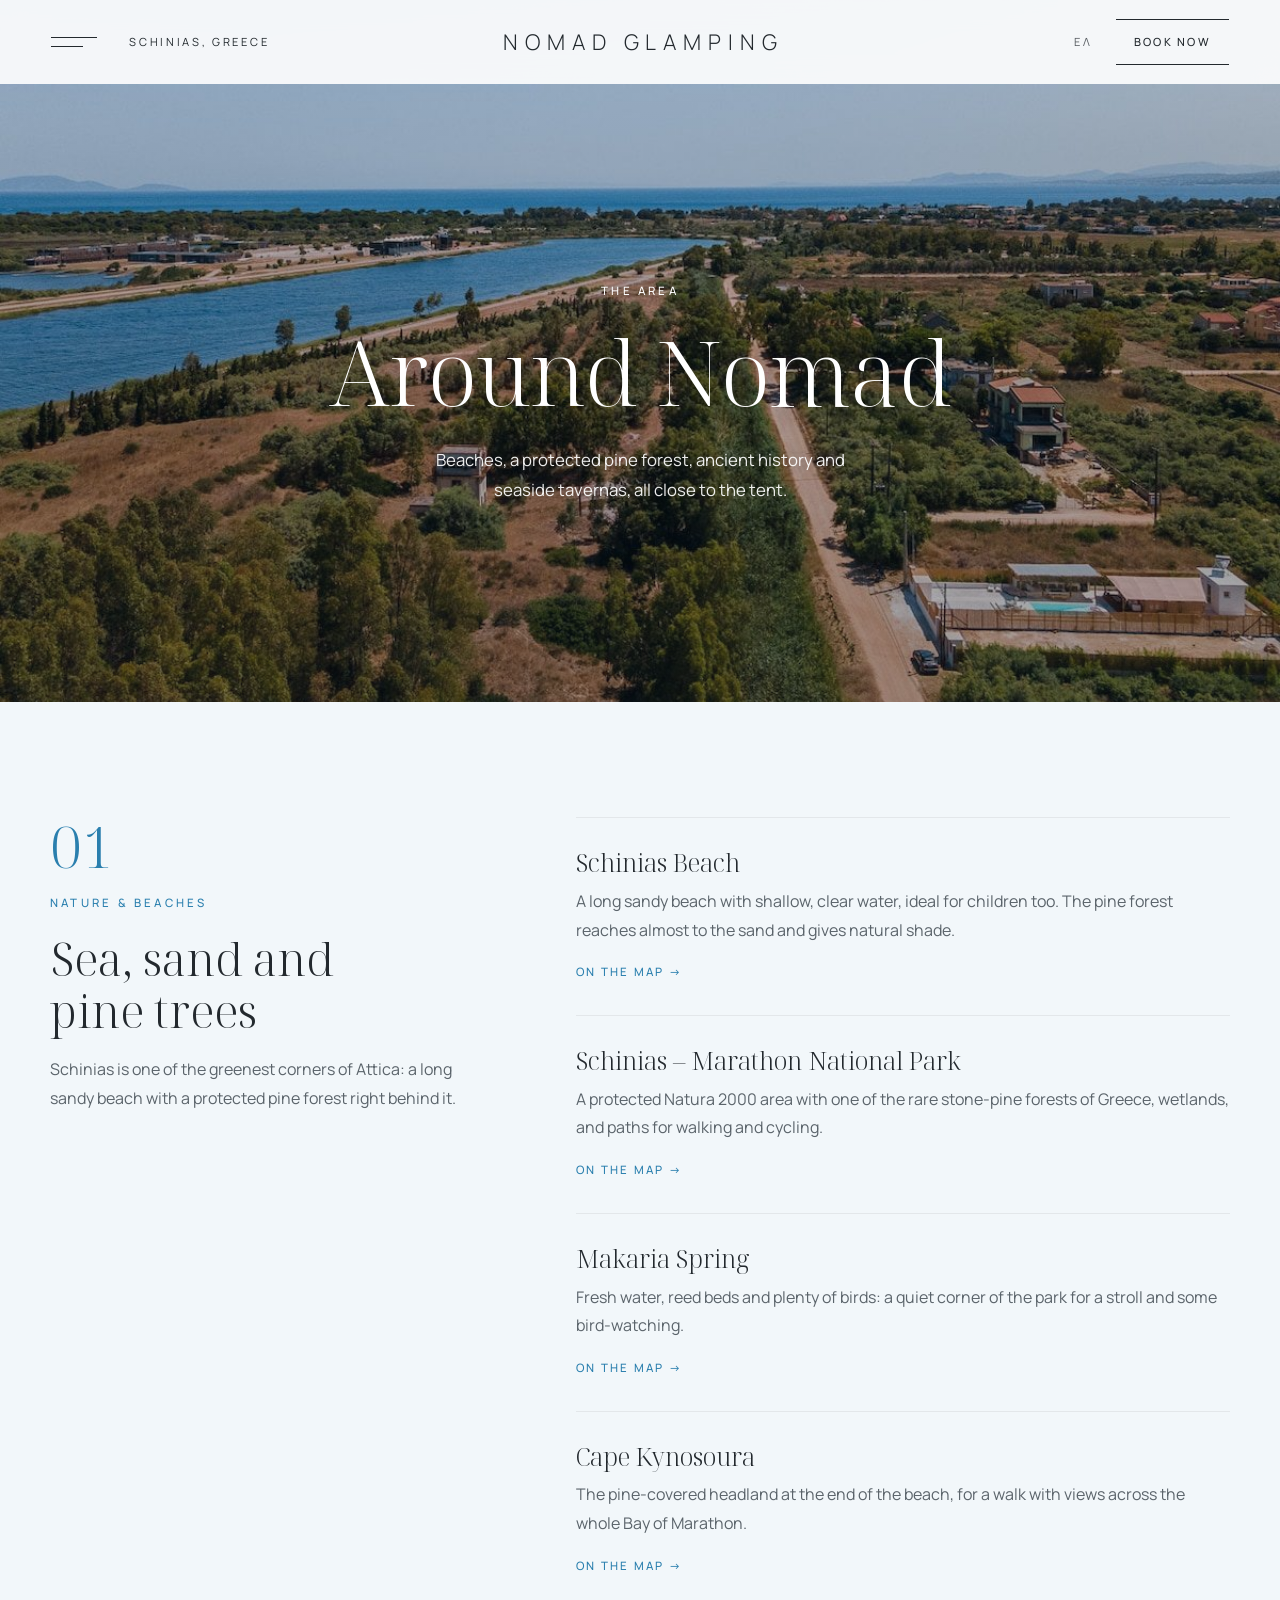
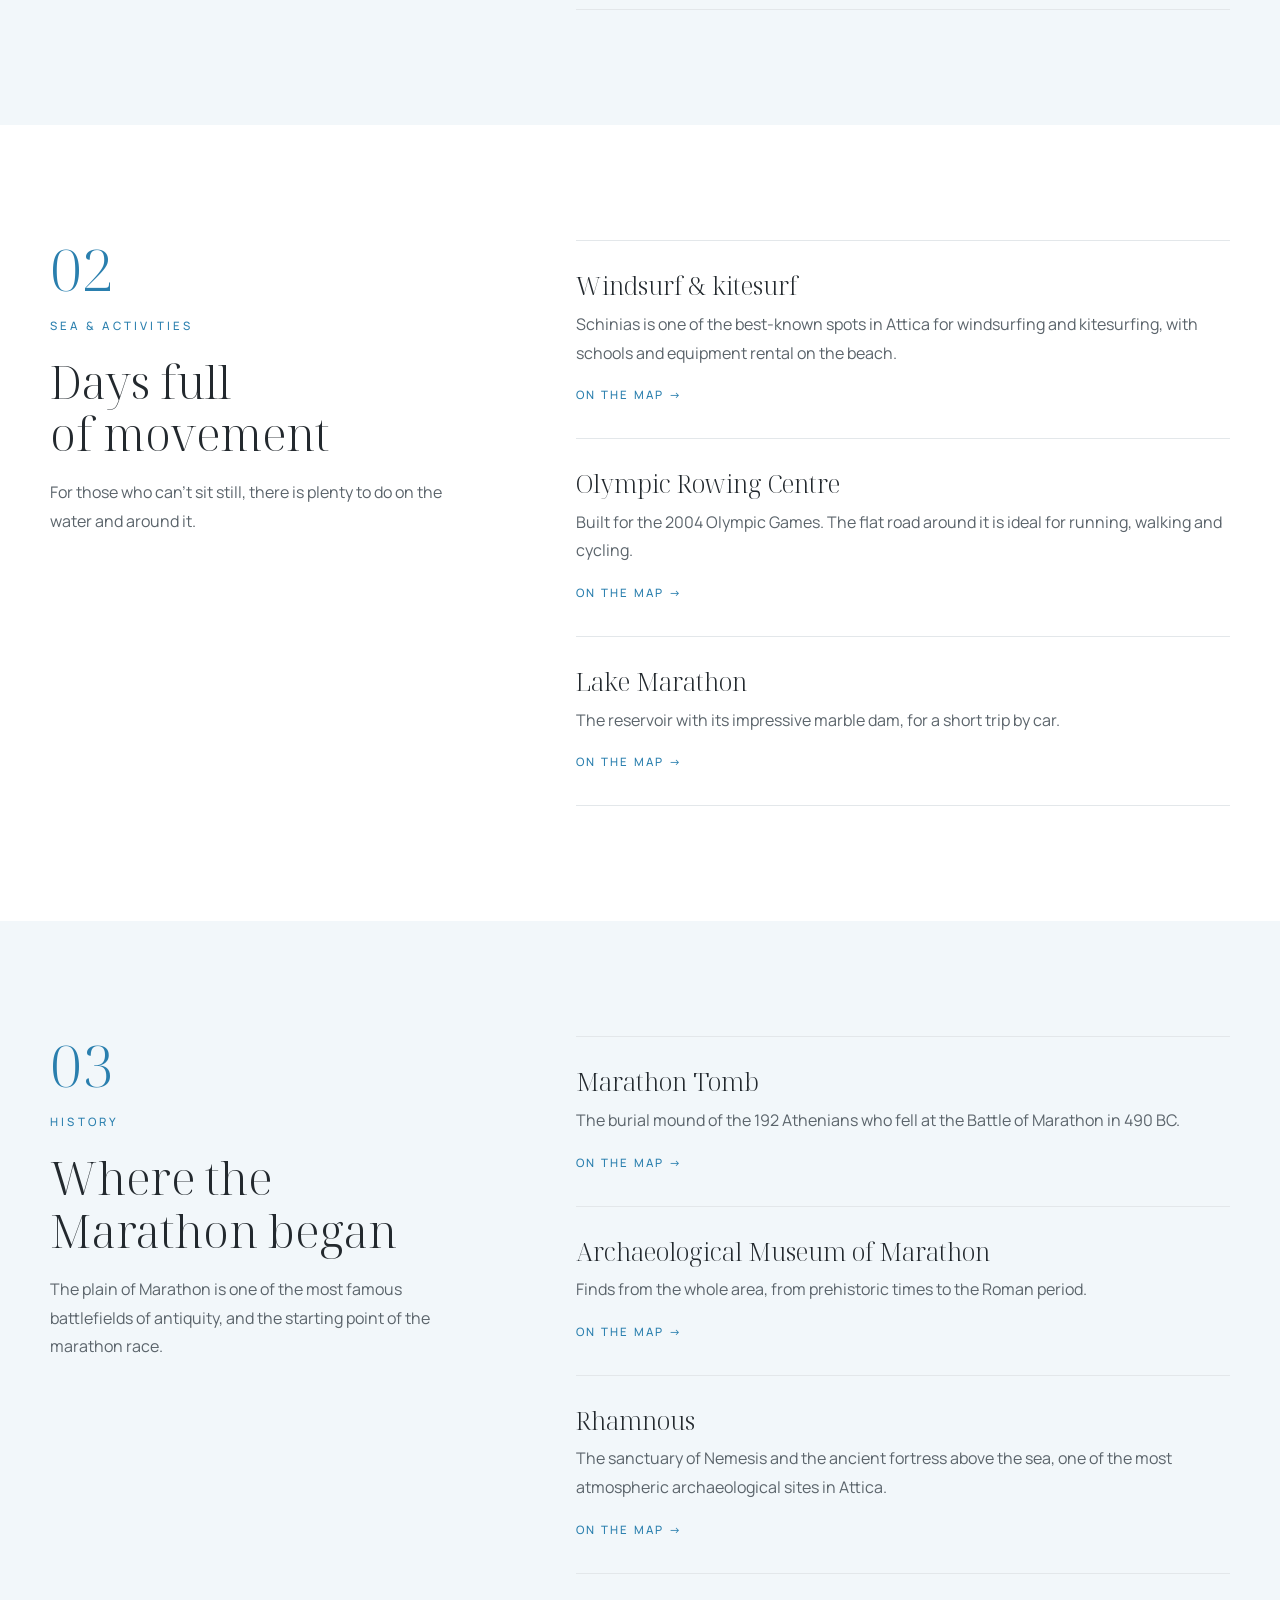
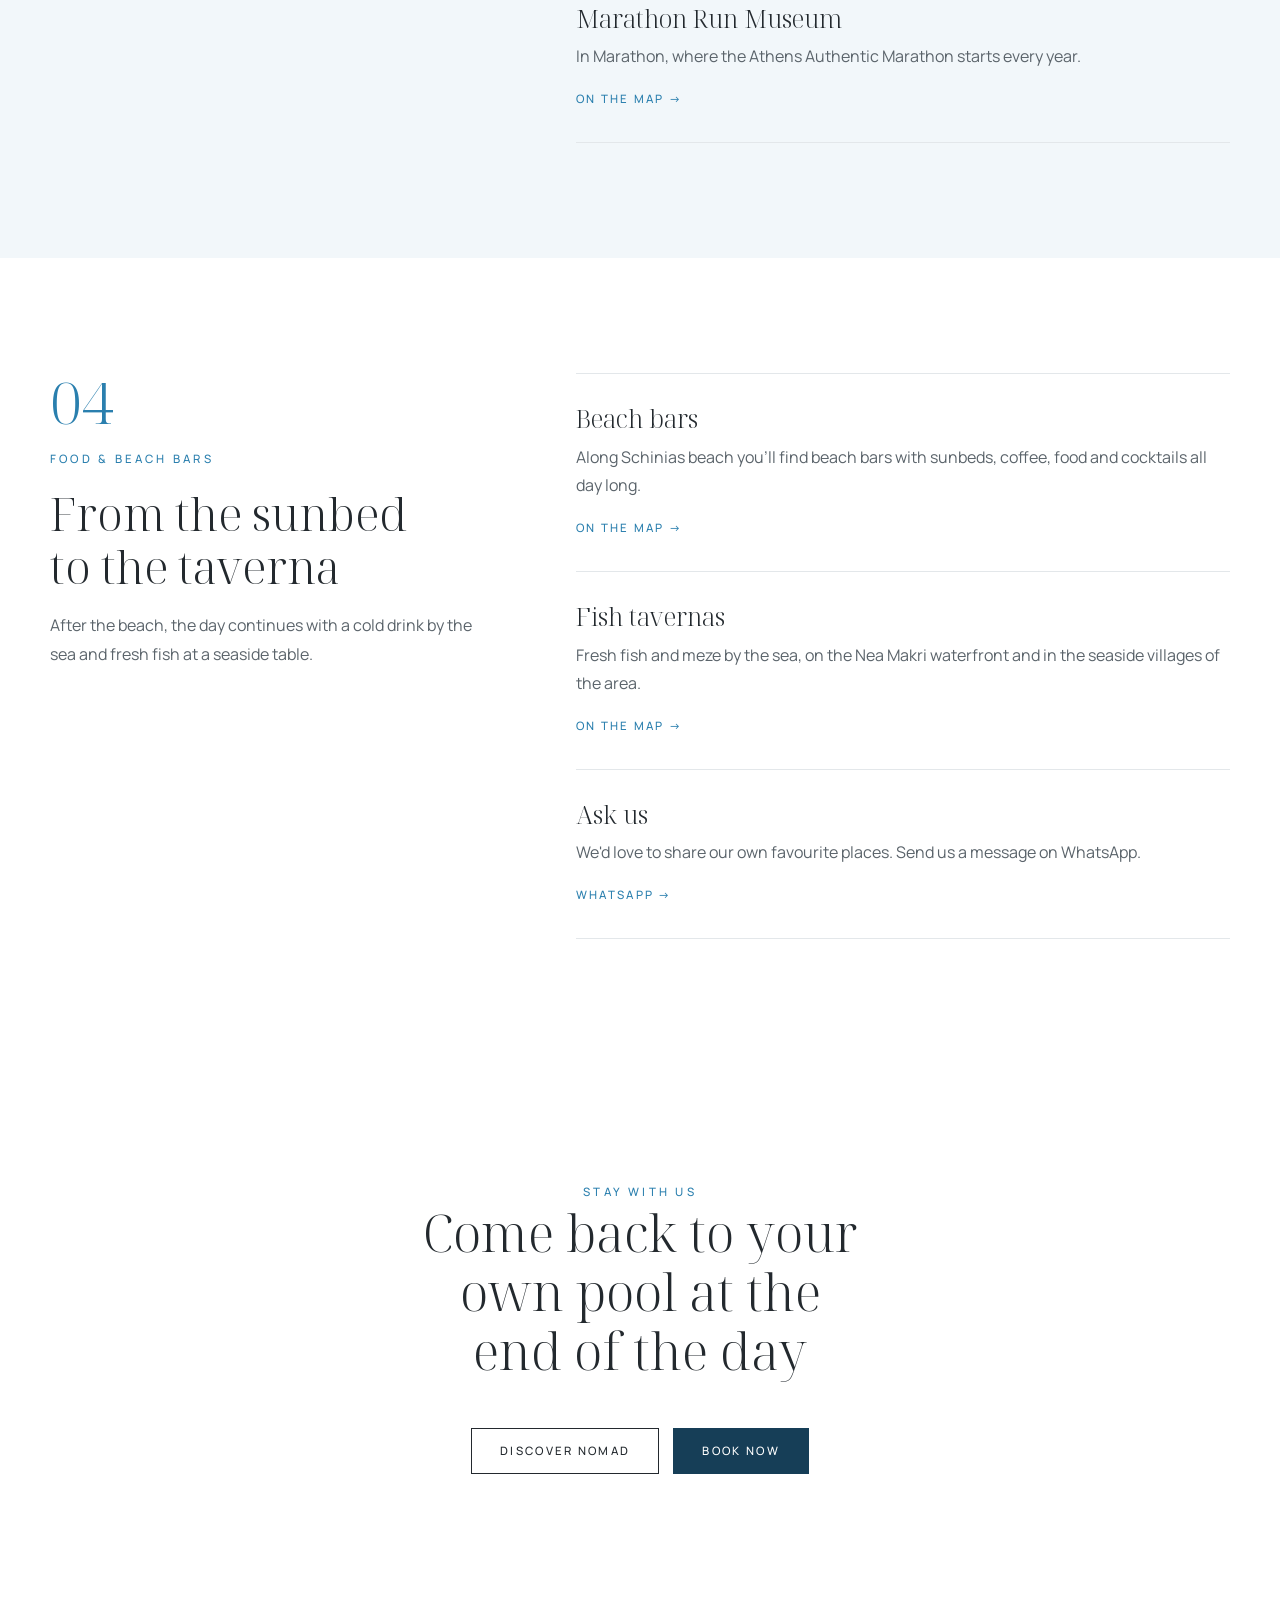
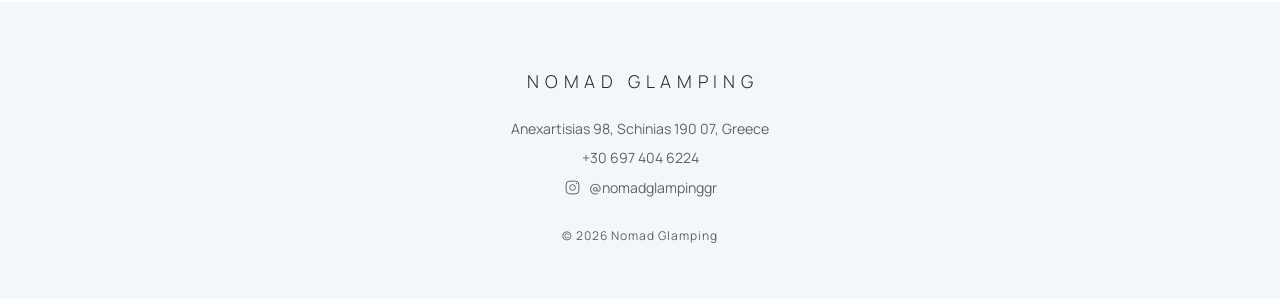
==== around.html @ 02ec0c3e "Add a "Good to know" section with check-in, check-out and house rules Check-in from 15:00, check-out" ====
<!doctype html>
<html lang="el" data-title-el="Γύρω από το Nomad | Nomad Glamping | Σχοινιάς" data-title-en="Around Nomad | Nomad Glamping | Schinias, Greece">
<head>
  <meta charset="utf-8">
  <meta name="viewport" content="width=device-width, initial-scale=1">
  <title>Γύρω από το Nomad | Nomad Glamping | Σχοινιάς</title>
  <meta name="description" content="Τι να κάνετε γύρω από το Nomad Glamping στον Σχοινιά: παραλίες, το πευκοδάσος Natura, αξιοθέατα του Μαραθώνα, beach bars και ταβέρνες.">
  <meta property="og:title" content="Nomad Glamping | property with private pool | Schinias, Greece">
  <meta property="og:description" content="An exclusive glamping site with a private swimming pool, sleeping up to six guests.">
  <meta property="og:type" content="website">
  <meta property="og:image" content="https://www.nomadglamping.gr/assets/photos/nomad-54.jpg">
  <meta property="og:url" content="https://www.nomadglamping.gr/around.html">
  <meta property="og:site_name" content="Nomad Glamping">
  <link rel="canonical" href="https://www.nomadglamping.gr/around.html">
  <meta name="theme-color" content="#ffffff">
  <link rel="icon" href="assets/favicon.svg" type="image/svg+xml">
  <link rel="preconnect" href="https://fonts.googleapis.com">
  <link rel="preconnect" href="https://fonts.gstatic.com" crossorigin>
  <link href="https://fonts.googleapis.com/css2?family=Noto+Serif+Display:ital,wght@0,300;0,400;1,300&family=Manrope:wght@300;400;500;600&display=swap" rel="stylesheet">
  <link rel="preload" as="image" href="assets/photos/nomad-54.jpg">
  <link rel="stylesheet" href="css/style.css">
  <script type="application/ld+json">
  {"@context":"https://schema.org","@type":"LodgingBusiness","name":"Nomad Glamping","url":"https://www.nomadglamping.gr","telephone":"+306974046224","sameAs":["https://www.instagram.com/nomadglampinggr/"],"address":{"@type":"PostalAddress","streetAddress":"Anexartisias 98","addressLocality":"Schinias","postalCode":"19007","addressCountry":"GR"}}
  </script>
</head>
<body>
  <a class="skip" href="#main" data-en="Skip to content">Μετάβαση στο περιεχόμενο</a>

  <header class="nav" id="nav">
    <div class="nav-left">
      <button class="burger" id="navToggle" aria-expanded="false" aria-controls="menu" aria-label="Μενού">
        <span></span><span></span>
      </button>
      <span class="nav-place" data-en="Schinias, Greece">Σχοινιάς, Αττική</span>
    </div>
    <a class="wordmark" href="index.html" aria-label="Nomad Glamping">Nomad Glamping</a>
    <div class="nav-right">
      <button class="lang" id="lang" aria-label="Switch to English">EN</button>
      <a class="book" href="index.html#contact" data-en="Book now">Κράτηση</a>
    </div>
  </header>

  <div class="menu" id="menu" hidden>
    <nav class="menu-links">
      <a href="index.html#about" data-en="The place">Ο χώρος</a>
      <a href="index.html#amenities" data-en="Amenities">Παροχές</a>
      <a href="index.html#gallery" data-en="Gallery">Φωτογραφίες</a>
      <a href="index.html#location" data-en="Location">Τοποθεσία</a>
      <a href="around.html" data-en="Around Nomad">Γύρω από το Nomad</a>
      <a href="index.html#info" data-en="Good to know">Καλό να ξέρετε</a>
      <a href="index.html#contact" data-en="Contact &amp; Booking">Επικοινωνία &amp; Κράτηση</a>
      <a href="index.html#gift" data-en="Gift card">Δωροκάρτα</a>
    </nav>
    <div class="menu-foot">
      <button class="lang lang-m" aria-label="Switch to English">EN</button>
      <a href="tel:+306974046224">+30 697 404 6224</a>
      <a class="ig-link" href="https://www.instagram.com/nomadglampinggr/" target="_blank" rel="noopener"><svg class="ig" viewBox="0 0 24 24" aria-hidden="true"><rect x="3" y="3" width="18" height="18" rx="5"/><circle cx="12" cy="12" r="4"/><circle cx="17.500" cy="6.500" r=".900"/></svg>@nomadglampinggr</a>
      <span data-en="Anexartisias 98, Schinias 190 07, Greece">Ανεξαρτησίας 98, Σχοινιάς 190&nbsp;07</span>
    </div>
  </div>

  <main id="main">
    <section class="hero hero--page" id="top">
      <img class="hero-img" src="assets/photos/nomad-54.jpg" width="1200" height="900" alt="Ο Σχοινιάς από ψηλά, με τη θάλασσα και το κωπηλατοδρόμιο" data-alt-en="Schinias from above, with the sea and the rowing lake" fetchpriority="high">
      <div class="hero-copy">
        <p class="kicker" data-en="The area">Η περιοχή</p>
        <h1 data-en="Around Nomad">Γύρω από το Nomad</h1>
        <p class="hero-lede" data-en="Beaches, a protected pine forest, ancient history and seaside tavernas, all close to the tent.">Παραλίες, ένα προστατευόμενο πευκοδάσος, αρχαία ιστορία και ταβέρνες δίπλα στη θάλασσα, όλα κοντά στη σκηνή.</p>
      </div>
    </section>

    <section class="area-sec">
      <div class="wrap area-grid">
        <div class="area-head">
          <span class="area-no">01</span>
          <p class="kicker" data-en="Nature &amp; beaches">Φύση &amp; παραλίες</p>
          <h2 data-en="Sea, sand and pine trees">Θάλασσα, άμμος και πεύκα</h2>
          <p data-en="Schinias is one of the greenest corners of Attica: a long sandy beach with a protected pine forest right behind it.">Ο Σχοινιάς είναι μία από τις πιο πράσινες γωνιές της Αττικής: μια μεγάλη αμμουδιά με ένα προστατευόμενο πευκοδάσος ακριβώς πίσω της.</p>
        </div>
        <ul class="places">
            <li class="place">
              <h3 data-en="Schinias Beach">Παραλία Σχοινιά</h3>
              <p data-en="A long sandy beach with shallow, clear water, ideal for children too. The pine forest reaches almost to the sand and gives natural shade.">Μεγάλη αμμουδιά με ρηχά, καθαρά νερά, ιδανική και για παιδιά. Το πευκοδάσος φτάνει σχεδόν μέχρι την άμμο και δίνει φυσική σκιά.</p>
              <a class="text-link" href="https://www.google.com/maps/search/?api=1&amp;query=%CE%A0%CE%B1%CF%81%CE%B1%CE%BB%CE%AF%CE%B1%20%CE%A3%CF%87%CE%B9%CE%BD%CE%B9%CE%AC" target="_blank" rel="noopener" data-en="On the map →">Στον χάρτη →</a>
            </li>
            <li class="place">
              <h3 data-en="Schinias – Marathon National Park">Εθνικό Πάρκο Σχοινιά – Μαραθώνα</h3>
              <p data-en="A protected Natura 2000 area with one of the rare stone-pine forests of Greece, wetlands, and paths for walking and cycling.">Προστατευόμενη περιοχή Natura 2000, με ένα από τα σπάνια δάση κουκουναριάς της Ελλάδας, υγρότοπους και μονοπάτια για περπάτημα και ποδήλατο.</p>
              <a class="text-link" href="https://www.google.com/maps/search/?api=1&amp;query=%CE%95%CE%B8%CE%BD%CE%B9%CE%BA%CF%8C%20%CE%A0%CE%AC%CF%81%CE%BA%CE%BF%20%CE%A3%CF%87%CE%B9%CE%BD%CE%B9%CE%AC%20%CE%9C%CE%B1%CF%81%CE%B1%CE%B8%CF%8E%CE%BD%CE%B1" target="_blank" rel="noopener" data-en="On the map →">Στον χάρτη →</a>
            </li>
            <li class="place">
              <h3 data-en="Makaria Spring">Μακαρία Πηγή</h3>
              <p data-en="Fresh water, reed beds and plenty of birds: a quiet corner of the park for a stroll and some bird-watching.">Γλυκό νερό, καλαμιώνες και πολλά πουλιά: ένα ήσυχο σημείο του πάρκου για βόλτα και παρατήρηση πουλιών.</p>
              <a class="text-link" href="https://www.google.com/maps/search/?api=1&amp;query=%CE%9C%CE%B1%CE%BA%CE%B1%CF%81%CE%AF%CE%B1%20%CE%A0%CE%B7%CE%B3%CE%AE%20%CE%A3%CF%87%CE%B9%CE%BD%CE%B9%CE%AC%CF%82" target="_blank" rel="noopener" data-en="On the map →">Στον χάρτη →</a>
            </li>
            <li class="place">
              <h3 data-en="Cape Kynosoura">Κυνόσουρα</h3>
              <p data-en="The pine-covered headland at the end of the beach, for a walk with views across the whole Bay of Marathon.">Η πευκόφυτη χερσόνησος στην άκρη της παραλίας, για περπάτημα με θέα σε όλο τον κόλπο του Μαραθώνα.</p>
              <a class="text-link" href="https://www.google.com/maps/search/?api=1&amp;query=%CE%9A%CF%85%CE%BD%CF%8C%CF%83%CE%BF%CF%85%CF%81%CE%B1%20%CE%A3%CF%87%CE%B9%CE%BD%CE%B9%CE%AC%CF%82" target="_blank" rel="noopener" data-en="On the map →">Στον χάρτη →</a>
            </li>
        </ul>
      </div>
    </section>
    <section class="area-sec">
      <div class="wrap area-grid">
        <div class="area-head">
          <span class="area-no">02</span>
          <p class="kicker" data-en="Sea &amp; activities">Θάλασσα &amp; δραστηριότητες</p>
          <h2 data-en="Days full of movement">Μέρες γεμάτες κίνηση</h2>
          <p data-en="For those who can&#x27;t sit still, there is plenty to do on the water and around it.">Για όσους δεν κάθονται ήσυχοι, υπάρχουν πολλά να κάνουν μέσα και γύρω από το νερό.</p>
        </div>
        <ul class="places">
            <li class="place">
              <h3 data-en="Windsurf &amp; kitesurf">Windsurf &amp; kitesurf</h3>
              <p data-en="Schinias is one of the best-known spots in Attica for windsurfing and kitesurfing, with schools and equipment rental on the beach.">Ο Σχοινιάς είναι από τα πιο γνωστά σημεία της Αττικής για windsurf και kitesurf, με σχολές και ενοικίαση εξοπλισμού στην παραλία.</p>
              <a class="text-link" href="https://www.google.com/maps/search/?api=1&amp;query=Kitesurf%20%CE%A3%CF%87%CE%B9%CE%BD%CE%B9%CE%AC%CF%82" target="_blank" rel="noopener" data-en="On the map →">Στον χάρτη →</a>
            </li>
            <li class="place">
              <h3 data-en="Olympic Rowing Centre">Ολυμπιακό Κωπηλατοδρόμιο</h3>
              <p data-en="Built for the 2004 Olympic Games. The flat road around it is ideal for running, walking and cycling.">Φτιάχτηκε για τους Ολυμπιακούς Αγώνες του 2004. Ο επίπεδος δρόμος γύρω του είναι ιδανικός για τρέξιμο, περπάτημα και ποδήλατο.</p>
              <a class="text-link" href="https://www.google.com/maps/search/?api=1&amp;query=%CE%9F%CE%BB%CF%85%CE%BC%CF%80%CE%B9%CE%B1%CE%BA%CF%8C%20%CE%9A%CF%89%CF%80%CE%B7%CE%BB%CE%B1%CF%84%CE%BF%CE%B4%CF%81%CF%8C%CE%BC%CE%B9%CE%BF%20%CE%A3%CF%87%CE%B9%CE%BD%CE%B9%CE%AC" target="_blank" rel="noopener" data-en="On the map →">Στον χάρτη →</a>
            </li>
            <li class="place">
              <h3 data-en="Lake Marathon">Λίμνη Μαραθώνα</h3>
              <p data-en="The reservoir with its impressive marble dam, for a short trip by car.">Η τεχνητή λίμνη με το εντυπωσιακό μαρμάρινο φράγμα, για μια μικρή εκδρομή με το αυτοκίνητο.</p>
              <a class="text-link" href="https://www.google.com/maps/search/?api=1&amp;query=%CE%A6%CF%81%CE%AC%CE%B3%CE%BC%CE%B1%20%CE%9C%CE%B1%CF%81%CE%B1%CE%B8%CF%8E%CE%BD%CE%B1" target="_blank" rel="noopener" data-en="On the map →">Στον χάρτη →</a>
            </li>
        </ul>
      </div>
    </section>
    <section class="area-sec">
      <div class="wrap area-grid">
        <div class="area-head">
          <span class="area-no">03</span>
          <p class="kicker" data-en="History">Ιστορία</p>
          <h2 data-en="Where the Marathon began">Εκεί όπου γεννήθηκε ο Μαραθώνιος</h2>
          <p data-en="The plain of Marathon is one of the most famous battlefields of antiquity, and the starting point of the marathon race.">Ο κάμπος του Μαραθώνα είναι ένα από τα πιο διάσημα πεδία μάχης της αρχαιότητας και η αφετηρία του Μαραθωνίου δρόμου.</p>
        </div>
        <ul class="places">
            <li class="place">
              <h3 data-en="Marathon Tomb">Τύμβος Μαραθώνα</h3>
              <p data-en="The burial mound of the 192 Athenians who fell at the Battle of Marathon in 490 BC.">Ο τύμβος των 192 Αθηναίων που έπεσαν στη Μάχη του Μαραθώνα, το 490 π.Χ.</p>
              <a class="text-link" href="https://www.google.com/maps/search/?api=1&amp;query=%CE%A4%CF%8D%CE%BC%CE%B2%CE%BF%CF%82%20%CE%9C%CE%B1%CF%81%CE%B1%CE%B8%CF%8E%CE%BD%CE%B1" target="_blank" rel="noopener" data-en="On the map →">Στον χάρτη →</a>
            </li>
            <li class="place">
              <h3 data-en="Archaeological Museum of Marathon">Αρχαιολογικό Μουσείο Μαραθώνα</h3>
              <p data-en="Finds from the whole area, from prehistoric times to the Roman period.">Ευρήματα από όλη την περιοχή, από τους προϊστορικούς χρόνους μέχρι τη ρωμαϊκή εποχή.</p>
              <a class="text-link" href="https://www.google.com/maps/search/?api=1&amp;query=%CE%91%CF%81%CF%87%CE%B1%CE%B9%CE%BF%CE%BB%CE%BF%CE%B3%CE%B9%CE%BA%CF%8C%20%CE%9C%CE%BF%CF%85%CF%83%CE%B5%CE%AF%CE%BF%20%CE%9C%CE%B1%CF%81%CE%B1%CE%B8%CF%8E%CE%BD%CE%B1" target="_blank" rel="noopener" data-en="On the map →">Στον χάρτη →</a>
            </li>
            <li class="place">
              <h3 data-en="Rhamnous">Ραμνούς</h3>
              <p data-en="The sanctuary of Nemesis and the ancient fortress above the sea, one of the most atmospheric archaeological sites in Attica.">Το ιερό της Νέμεσης και το αρχαίο φρούριο πάνω από τη θάλασσα, από τους πιο ατμοσφαιρικούς αρχαιολογικούς χώρους της Αττικής.</p>
              <a class="text-link" href="https://www.google.com/maps/search/?api=1&amp;query=%CE%91%CF%81%CF%87%CE%B1%CE%B9%CE%BF%CE%BB%CE%BF%CE%B3%CE%B9%CE%BA%CF%8C%CF%82%20%CF%87%CF%8E%CF%81%CE%BF%CF%82%20%CE%A1%CE%B1%CE%BC%CE%BD%CE%BF%CF%8D%CE%BD%CF%84%CE%B1" target="_blank" rel="noopener" data-en="On the map →">Στον χάρτη →</a>
            </li>
            <li class="place">
              <h3 data-en="Marathon Run Museum">Μουσείο Μαραθωνίου Δρόμου</h3>
              <p data-en="In Marathon, where the Athens Authentic Marathon starts every year.">Στον Μαραθώνα, από όπου ξεκινά κάθε χρόνο η διαδρομή του Αυθεντικού Μαραθωνίου της Αθήνας.</p>
              <a class="text-link" href="https://www.google.com/maps/search/?api=1&amp;query=%CE%9C%CE%BF%CF%85%CF%83%CE%B5%CE%AF%CE%BF%20%CE%9C%CE%B1%CF%81%CE%B1%CE%B8%CF%89%CE%BD%CE%AF%CE%BF%CF%85%20%CE%94%CF%81%CF%8C%CE%BC%CE%BF%CF%85" target="_blank" rel="noopener" data-en="On the map →">Στον χάρτη →</a>
            </li>
        </ul>
      </div>
    </section>
    <section class="area-sec">
      <div class="wrap area-grid">
        <div class="area-head">
          <span class="area-no">04</span>
          <p class="kicker" data-en="Food &amp; beach bars">Φαγητό &amp; beach bars</p>
          <h2 data-en="From the sunbed to the taverna">Από την ξαπλώστρα στην ταβέρνα</h2>
          <p data-en="After the beach, the day continues with a cold drink by the sea and fresh fish at a seaside table.">Μετά τη θάλασσα, η μέρα συνεχίζεται με ένα δροσερό ποτό δίπλα στο κύμα και φρέσκο ψάρι σε ένα τραπέζι στην ακτή.</p>
        </div>
        <ul class="places">
            <li class="place">
              <h3 data-en="Beach bars">Beach bars</h3>
              <p data-en="Along Schinias beach you&#x27;ll find beach bars with sunbeds, coffee, food and cocktails all day long.">Κατά μήκος της παραλίας του Σχοινιά θα βρείτε beach bars με ξαπλώστρες, καφέ, φαγητό και κοκτέιλ για όλη τη μέρα.</p>
              <a class="text-link" href="https://www.google.com/maps/search/?api=1&amp;query=Beach%20bar%20%CE%A3%CF%87%CE%B9%CE%BD%CE%B9%CE%AC%CF%82" target="_blank" rel="noopener" data-en="On the map →">Στον χάρτη →</a>
            </li>
            <li class="place">
              <h3 data-en="Fish tavernas">Ψαροταβέρνες</h3>
              <p data-en="Fresh fish and meze by the sea, on the Nea Makri waterfront and in the seaside villages of the area.">Φρέσκο ψάρι και μεζέδες δίπλα στη θάλασσα, στην παραλία της Νέας Μάκρης και στα παραθαλάσσια χωριά της περιοχής.</p>
              <a class="text-link" href="https://www.google.com/maps/search/?api=1&amp;query=%CE%A8%CE%B1%CF%81%CE%BF%CF%84%CE%B1%CE%B2%CE%AD%CF%81%CE%BD%CE%B1%20%CE%9D%CE%AD%CE%B1%20%CE%9C%CE%AC%CE%BA%CF%81%CE%B7" target="_blank" rel="noopener" data-en="On the map →">Στον χάρτη →</a>
            </li>
            <li class="place">
              <h3 data-en="Ask us">Ρωτήστε μας</h3>
              <p data-en="We&#x27;d love to share our own favourite places. Send us a message on WhatsApp.">Θα χαρούμε να σας προτείνουμε τα δικά μας αγαπημένα μέρη. Στείλτε μας μήνυμα στο WhatsApp.</p>
              <a class="text-link" data-wa href="https://wa.me/306974046224" target="_blank" rel="noopener" data-en="WhatsApp →">WhatsApp →</a>
            </li>
        </ul>
      </div>
    </section>

    <section class="area-cta">
      <p class="kicker" data-en="Stay with us">Μείνετε μαζί μας</p>
      <h2 data-en="Come back to your own pool at the end of the day">Στο τέλος της μέρας, γυρίστε στη δική σας πισίνα</h2>
      <div class="center-actions">
        <a class="btn btn-line" href="index.html" data-en="Discover Nomad">Γνωρίστε το Nomad</a>
        <a class="btn btn-solid" href="index.html#contact" data-en="Book now">Κράτηση</a>
      </div>
    </section>
  </main>

  <footer class="footer">
    <a class="wordmark" href="index.html">Nomad Glamping</a>
    <p data-en="Anexartisias 98, Schinias 190 07, Greece">Ανεξαρτησίας 98, Σχοινιάς 190&nbsp;07</p>
    <p><a href="tel:+306974046224">+30 697 404 6224</a></p>
    <p><a class="ig-link" href="https://www.instagram.com/nomadglampinggr/" target="_blank" rel="noopener"><svg class="ig" viewBox="0 0 24 24" aria-hidden="true"><rect x="3" y="3" width="18" height="18" rx="5"/><circle cx="12" cy="12" r="4"/><circle cx="17.500" cy="6.500" r=".900"/></svg>@nomadglampinggr</a></p>
    <p class="copy">© <span id="year"></span> Nomad Glamping</p>
  </footer>

  <script src="js/main.js"></script>
</body>
</html>
---- css/style.css ----
:root {
  --ink: #23292e;
  --ink-soft: #5b646b;
  --paper: #ffffff;
  --tint: #f2f7fa;
  --deep: #163e57;
  --accent: #2a7fae;
  --line: #e3e7ea;
  --display: "Noto Serif Display", "Didot", Georgia, serif;
  --body: "Manrope", system-ui, -apple-system, "Segoe UI", sans-serif;
  --wrap: 1180px;
  --nav-h: 84px;
}

*, *::before, *::after { box-sizing: border-box; }
html { scroll-behavior: smooth; scroll-padding-top: var(--nav-h); }
body {
  margin: 0;
  font-family: var(--body);
  font-size: 16px;
  font-weight: 400;
  line-height: 1.8;
  color: var(--ink-soft);
  background: var(--paper);
  -webkit-font-smoothing: antialiased;
}
img { max-width: 100%; height: auto; display: block; }
h1, h2, h3 { font-family: var(--display); font-weight: 300; color: var(--ink); line-height: 1.15; margin: 0; text-wrap: balance; }
h2 { font-size: clamp(2rem, 4vw, 3.250rem); }
h3 { font-size: 1.600rem; }
p { margin: 0 0 1em; }
a { color: inherit; }
button { font: inherit; }
:focus-visible { outline: 2px solid var(--accent); outline-offset: 3px; }

.wrap { width: min(var(--wrap), 100% - 40px); margin-inline: auto; }
.kicker {
  font-size: .720rem; font-weight: 500; letter-spacing: .28em; text-transform: uppercase;
  color: var(--accent); margin: 0 0 18px;
}
.skip { position: absolute; left: -999px; top: 8px; background: var(--paper); padding: 8px 14px; z-index: 100; }
.skip:focus { left: 8px; }

/* Buttons: square, thin, uppercase */
.btn {
  display: inline-flex; align-items: center; justify-content: center; text-align: center;
  min-height: 46px; padding: 12px 28px; border: 1px solid var(--ink); border-radius: 0;
  font-size: .720rem; font-weight: 500; letter-spacing: .2em; text-transform: uppercase; text-decoration: none;
  cursor: pointer; transition: background .25s, color .25s, border-color .25s;
}
.btn-line { background: transparent; color: var(--ink); }
.btn-line:hover { background: var(--ink); color: #fff; }
.btn-solid { background: var(--deep); border-color: var(--deep); color: #fff; }
.btn-solid:hover { background: var(--accent); border-color: var(--accent); }
.btn-wa:hover { background: #1f8f4e; border-color: #1f8f4e; color: #fff; }
.center-actions { display: flex; justify-content: center; flex-wrap: wrap; gap: 14px; margin-top: 48px; }

/* Header */
.nav {
  position: fixed; inset: 0 0 auto 0; z-index: 60; height: var(--nav-h);
  display: grid; grid-template-columns: 1fr auto 1fr; align-items: center;
  padding: 0 clamp(18px, 4vw, 56px);
  background: rgba(255, 255, 255, .9); backdrop-filter: blur(12px); color: var(--ink);
  transition: box-shadow .3s;
}
.nav.scrolled { box-shadow: 0 1px 0 var(--line); }
.nav-left { display: flex; align-items: center; gap: 32px; }
.nav-right { display: flex; align-items: center; justify-content: flex-end; gap: 22px; }
.nav-place { font-size: .700rem; letter-spacing: .24em; text-transform: uppercase; }
.wordmark {
  font-family: var(--body); font-weight: 300; font-size: 1.350rem; letter-spacing: .32em; text-transform: uppercase;
  text-decoration: none; white-space: nowrap; color: var(--ink); padding-left: .32em;
}
.burger { width: 46px; height: 40px; padding: 12px 0; background: none; border: 0; cursor: pointer; color: inherit; position: relative; z-index: 2; }
.burger span { display: block; height: 1px; background: currentColor; transition: transform .3s, width .3s; }
.burger span + span { margin-top: 8px; width: 70%; }
.burger:hover span + span { width: 100%; }
.burger[aria-expanded="true"] span:first-child { transform: translateY(4.500px) rotate(45deg); }
.burger[aria-expanded="true"] span + span { width: 100%; transform: translateY(-4.500px) rotate(-45deg); }
.lang { background: none; border: 0; cursor: pointer; color: inherit; font-size: .700rem; letter-spacing: .2em; padding: 6px 2px; opacity: .75; }
.lang:hover { opacity: 1; }
.book {
  font-size: .700rem; font-weight: 500; letter-spacing: .2em; text-transform: uppercase; text-decoration: none;
  padding: 12px 18px; border-top: 1px solid currentColor; border-bottom: 1px solid currentColor; transition: color .25s;
}
.book:hover { color: var(--accent); }

/* Full-screen menu */
.menu {
  position: fixed; inset: 0; z-index: 55; background: var(--paper);
  display: flex; flex-direction: column; justify-content: center; align-items: center; gap: 48px;
  padding: calc(var(--nav-h) + 20px) 24px 40px;
  opacity: 0; transition: opacity .35s ease;
}
.menu[hidden] { display: none; }
.menu.open { opacity: 1; }
.menu-links { display: flex; flex-direction: column; align-items: center; gap: 10px; text-align: center; }
.menu-links a { font-family: var(--display); font-weight: 300; font-size: clamp(1.800rem, 4.500vw, 3rem); color: var(--ink); text-decoration: none; line-height: 1.3; transition: color .2s; }
.menu-links a:hover { color: var(--accent); font-style: italic; }
.menu-foot { display: flex; flex-direction: column; align-items: center; gap: 4px; font-size: .850rem; text-align: center; }
.menu-foot a { text-decoration: none; }
.lang-m { display: none; margin-bottom: 10px; border: 1px solid var(--line); padding: 8px 18px; }

/* Hero */
.hero { position: relative; height: 100svh; min-height: 560px; display: grid; place-items: center; overflow: hidden; color: #fff; }
.hero-img { position: absolute; inset: 0; width: 100%; height: 100%; object-fit: cover; object-position: 50% 60%; }
.hero::after { content: ""; position: absolute; inset: 0; background: linear-gradient(180deg, rgba(10, 30, 44, .18), rgba(10, 30, 44, .32)); }
.hero-copy { position: relative; z-index: 1; text-align: center; padding: var(--nav-h) 20px 0; }
.hero .kicker { color: #fff; }
.hero h1 { color: #fff; font-weight: 300; font-size: clamp(3rem, 8.500vw, 7rem); letter-spacing: -.01em; text-shadow: 0 2px 30px rgba(0, 0, 0, .25); }
.scroll-cue { position: absolute; z-index: 1; bottom: 28px; left: 50%; transform: translateX(-50%); width: 24px; color: #fff; }
.scroll-cue svg { width: 24px; height: 40px; fill: none; stroke: currentColor; stroke-width: 1.500; stroke-linecap: round; stroke-linejoin: round; }
.scroll-cue circle { transform-box: fill-box; transform-origin: center; animation: cue 2.400s ease-in-out infinite; }
@keyframes cue { 50% { transform: translateY(4px); } }

/* Intro */
.intro { padding: clamp(80px, 12vw, 150px) 0 clamp(70px, 9vw, 120px); }
.intro-head { display: grid; grid-template-columns: 1.600fr 1fr; gap: clamp(28px, 8vw, 120px); align-items: start; }
.intro-head h2 { font-size: clamp(2rem, 4.200vw, 3.400rem); }
.intro-head p { margin-top: 14px; font-size: 1.050rem; }
.duo { display: grid; grid-template-columns: 1.650fr 1fr; gap: clamp(24px, 5vw, 80px); align-items: end; margin-top: clamp(56px, 8vw, 110px); padding-right: max(20px, calc((100vw - var(--wrap)) / 2)); }
.duo-main { margin: 0; }
.duo-main img { width: 100%; aspect-ratio: 3 / 2; object-fit: cover; }
.duo-side { padding-bottom: clamp(0px, 3vw, 40px); }
.duo-side p { max-width: 34ch; margin-bottom: 36px; }
.duo-side img { width: min(100%, 340px); aspect-ratio: 2 / 3; object-fit: cover; }
.specs { list-style: none; padding: 0; margin-top: clamp(56px, 8vw, 100px); display: flex; justify-content: center; flex-wrap: wrap; gap: 18px 56px; }
.specs li { display: flex; align-items: center; gap: 14px; font-size: .900rem; color: var(--ink); }
.specs svg { width: 30px; height: 30px; fill: none; stroke: var(--accent); stroke-width: 1.200; stroke-linecap: round; stroke-linejoin: round; flex: none; }

/* Section heads */
.center-head { text-align: center; }
.center-head .sub { margin-top: 16px; }

/* Amenities, styled like room cards */
.amenities { padding: clamp(80px, 11vw, 140px) 0; background: var(--tint); }
.rooms { display: grid; grid-template-columns: repeat(4, 1fr); gap: clamp(16px, 2.200vw, 28px); margin-top: 56px; }
@media (max-width: 1100px) { .rooms { grid-template-columns: repeat(2, 1fr); max-width: 760px; margin-inline: auto; } }
.room-img { position: relative; overflow: hidden; color: #fff; }
.room-img img { width: 100%; aspect-ratio: 4 / 5; object-fit: cover; transition: transform .9s ease; }
.room:hover .room-img img { transform: scale(1.04); }
.room-img::after { content: ""; position: absolute; inset: 0; background: linear-gradient(180deg, rgba(10, 30, 44, .12) 0%, rgba(10, 30, 44, .2) 55%, rgba(10, 30, 44, .62) 100%); }
.room-no {
  position: absolute; z-index: 1; left: 0; right: 0; top: 38%; display: flex; align-items: center; gap: 18px;
  font-family: var(--display); font-weight: 300; font-size: clamp(2.600rem, 4.500vw, 3.600rem); line-height: 1;
}
.room-no::before, .room-no::after { content: ""; flex: 1; height: 1px; background: rgba(255, 255, 255, .7); }
.room-img h3 { position: absolute; z-index: 1; left: 0; right: 0; bottom: 24px; padding: 0 12px; text-align: center; color: #fff; font-size: clamp(1.400rem, 2vw, 1.700rem); }
.room ul { list-style: none; margin: 22px 0 0; padding: 0; text-align: center; font-size: .920rem; }
.room li { padding: 7px 0; }
.room li + li { border-top: 1px solid var(--line); }

/* Full-bleed band */
.band { position: relative; min-height: 78vh; display: grid; place-items: center; overflow: hidden; text-align: center; }
.band img { position: absolute; inset: 0; width: 100%; height: 100%; object-fit: cover; }
.band::after { content: ""; position: absolute; inset: 0; background: rgba(10, 34, 50, .38); }
.band-copy { position: relative; z-index: 1; width: min(860px, 100% - 40px); padding: 80px 0; }
.band .kicker { color: #fff; }
.band h2 { color: #fff; font-size: clamp(2rem, 4.400vw, 3.600rem); }

.band .btn-light { margin-top: 34px; }
.btn-light { background: transparent; border-color: rgba(255, 255, 255, .85); color: #fff; }
.btn-light:hover { background: #fff; border-color: #fff; color: var(--ink); }

/* Around page */
.hero--page { height: 78svh; min-height: 480px; }
.hero--page h1 { font-size: clamp(2.700rem, 7vw, 5.600rem); }
.hero-lede { max-width: 46ch; margin: 22px auto 0; font-size: 1.050rem; color: rgba(255, 255, 255, .92); text-shadow: 0 1px 14px rgba(0, 0, 0, .35); }
.area-intro { padding: clamp(70px, 10vw, 120px) 0 0; text-align: center; }
.area-intro p { max-width: 60ch; margin: 0 auto; font-size: 1.080rem; }
.area-sec { padding: clamp(70px, 9vw, 120px) 0; }
.area-sec:nth-of-type(even) { background: var(--tint); }
.area-grid { display: grid; grid-template-columns: 1fr 1.500fr; gap: clamp(32px, 7vw, 110px); align-items: start; }
.area-head { position: sticky; top: calc(var(--nav-h) + 32px); }
.area-no { display: block; font-family: var(--display); font-weight: 300; font-size: 3.600rem; line-height: 1; color: var(--accent); margin-bottom: 18px; }
.area-head h2 { font-size: clamp(2rem, 3.600vw, 3rem); margin-bottom: 18px; }
.places { list-style: none; margin: 0; padding: 0; }
.place { padding: 30px 0; border-top: 1px solid var(--line); }
.place:last-child { border-bottom: 1px solid var(--line); }
.place h3 { font-size: 1.550rem; margin-bottom: 10px; }
.place p { margin-bottom: 12px; }
.area-cta { text-align: center; padding: clamp(80px, 10vw, 130px) 20px; }
.area-cta h2 { max-width: 20ch; margin: 0 auto 18px; }
.area-cta p { max-width: 50ch; margin: 0 auto; }
@media (max-width: 960px) {
  .area-grid { grid-template-columns: 1fr; }
  .area-head { position: static; }
}

/* Gallery */
.gallery { padding: clamp(80px, 11vw, 140px) 0; }
.grid { columns: 4 240px; column-gap: 8px; width: min(1440px, 100% - 16px); margin: 56px auto 0; }
.grid a { display: block; margin-bottom: 8px; break-inside: avoid; overflow: hidden; background: var(--tint); }
.grid img { width: 100%; transition: transform .8s ease; }
.grid a:hover img { transform: scale(1.04); }
.grid:not(.open) a:nth-child(n+13) { display: none; }

/* Lightbox */
.lightbox { border: 0; padding: 0; margin: 0; width: 100vw; height: 100dvh; max-width: none; max-height: none; background: rgba(255, 255, 255, .98); color: var(--ink); }
.lightbox[open] { display: grid; grid-template-rows: 1fr auto; place-items: center; }
.lightbox::backdrop { background: rgba(255, 255, 255, .98); }
.lightbox img { max-width: min(92vw, 1500px); max-height: calc(100dvh - 100px); object-fit: contain; margin-top: 24px; }
.lightbox p { margin: 0; padding: 14px 20px 20px; font-size: .800rem; letter-spacing: .06em; text-align: center; }
.lb-btn { position: absolute; z-index: 2; width: 48px; height: 48px; border: 1px solid var(--line); border-radius: 0; cursor: pointer; background: #fff; color: var(--ink); font-size: 26px; line-height: 1; display: grid; place-items: center; padding: 0 0 3px; }
.lb-btn:hover { border-color: var(--ink); }
.lb-close { top: 16px; right: 16px; }
.lb-prev { left: 16px; top: 50%; transform: translateY(-50%); }
.lb-next { right: 16px; top: 50%; transform: translateY(-50%); }

/* Good to know */
.info { padding: clamp(80px, 10vw, 130px) 0; }
.info-grid { list-style: none; margin: 56px 0 0; padding: 0; display: grid; grid-template-columns: repeat(3, 1fr); border-top: 1px solid var(--line); border-left: 1px solid var(--line); }
.info-grid li { display: flex; flex-direction: column; align-items: center; text-align: center; gap: 6px; padding: 38px 20px 34px; border-right: 1px solid var(--line); border-bottom: 1px solid var(--line); }
.info-grid svg { width: 34px; height: 34px; margin-bottom: 10px; fill: none; stroke: var(--accent); stroke-width: 1.200; stroke-linecap: round; stroke-linejoin: round; }
.info-label { font-size: .700rem; font-weight: 500; letter-spacing: .22em; text-transform: uppercase; }
.info-grid strong { font-family: var(--display); font-weight: 300; font-size: 1.650rem; color: var(--ink); line-height: 1.25; }
@media (max-width: 700px) { .info-grid { grid-template-columns: repeat(2, 1fr); } .info-grid li { padding: 28px 12px 26px; } .info-grid strong { font-size: 1.300rem; } }

/* Gift card */
.gift { padding: clamp(80px, 10vw, 130px) 0; background: var(--tint); }
.gift-grid { display: grid; grid-template-columns: 1.150fr 1fr; gap: clamp(32px, 7vw, 100px); align-items: center; }
.gift-grid img { width: 100%; aspect-ratio: 3 / 2; object-fit: cover; }
.gift-copy h2 { margin-bottom: 20px; }
.gift-copy p:not(.kicker) { max-width: 42ch; margin-bottom: 32px; }
@media (max-width: 960px) { .gift-grid { grid-template-columns: 1fr; } }

/* Contact */
.contact { padding: clamp(80px, 11vw, 140px) 0 clamp(60px, 8vw, 100px); border-top: 1px solid var(--line); }
.contact-grid { display: grid; grid-template-columns: 1.300fr 1fr; gap: clamp(32px, 7vw, 100px); align-items: center; margin-top: 56px; }
.details { margin: 0; }
.details div { display: grid; grid-template-columns: 130px 1fr; gap: 16px; padding: 18px 0; border-bottom: 1px solid var(--line); }
.details div:first-child { border-top: 1px solid var(--line); }
.details dt { font-size: .700rem; font-weight: 500; letter-spacing: .22em; text-transform: uppercase; color: var(--accent); padding-top: 4px; }
.details dd { margin: 0; color: var(--ink); overflow-wrap: anywhere; }
.details a { text-underline-offset: 5px; text-decoration-thickness: 1px; }
.contact-actions { display: grid; gap: 12px; }

/* Location */
.location { margin-top: clamp(64px, 9vw, 110px); }
.location-head { display: flex; justify-content: space-between; align-items: baseline; flex-wrap: wrap; gap: 6px 24px; margin-bottom: 20px; }
.text-link { font-size: .720rem; font-weight: 500; letter-spacing: .2em; text-transform: uppercase; text-decoration: none; color: var(--accent); }
.text-link:hover { text-decoration: underline; text-underline-offset: 5px; }
.map-frame { aspect-ratio: 16 / 7; background: var(--tint); border: 1px solid var(--line); }
.map-frame iframe { display: block; width: 100%; height: 100%; border: 0; filter: grayscale(.35); }

.ig-link { display: inline-flex; align-items: center; gap: 8px; }
.ig { width: 17px; height: 17px; fill: none; stroke: currentColor; stroke-width: 1.400; }
.ig circle:last-child { fill: currentColor; stroke: none; }

/* Footer */
.footer { text-align: center; padding: 64px 20px 48px; background: var(--tint); font-size: .880rem; }
.footer .wordmark { display: inline-block; font-size: 1.100rem; margin-bottom: 18px; }
.footer p { margin: 0 0 4px; }
.footer a { text-decoration: none; }
.footer .copy { margin-top: 22px; font-size: .750rem; letter-spacing: .08em; }

/* Reveal on scroll */
.reveal { opacity: 0; transform: translateY(24px); transition: opacity 1s ease, transform 1s ease; }
.reveal.in { opacity: 1; transform: none; }

@media (max-width: 960px) {
  .intro-head, .contact-grid { grid-template-columns: 1fr; }
  .duo { grid-template-columns: 1fr; padding: 0 20px; }
  .duo-side { display: grid; grid-template-columns: 1fr 1fr; gap: 20px; align-items: end; padding: 0; }
  .duo-side p { margin: 0; }
  .rooms { grid-template-columns: 1fr; max-width: 520px; margin-inline: auto; }
  .room-img img { aspect-ratio: 4 / 3; }
}
@media (max-width: 760px) {
  :root { --nav-h: 66px; }
  .nav-place, .nav .lang { display: none; }
  .lang-m { display: inline-block; }
  .nav-left { gap: 0; }
  .wordmark { font-size: .950rem; letter-spacing: .22em; padding-left: .22em; }
  .burger { width: 34px; }
  .book { padding: 9px 0; font-size: .640rem; letter-spacing: .14em; }
  .map-frame { aspect-ratio: 4 / 3; }
  .details div { grid-template-columns: 1fr; gap: 2px; }
  .grid { columns: 2; column-gap: 6px; width: calc(100% - 12px); }
  .grid a { margin-bottom: 6px; }
  .lb-prev, .lb-next { top: auto; bottom: 64px; transform: none; }
}
@media (max-width: 420px) {
  .duo-side { grid-template-columns: 1fr; }
  .duo-side img { width: 70%; }
  .wordmark { font-size: .820rem; letter-spacing: .16em; padding-left: .16em; }
}
@media (prefers-reduced-motion: reduce) {
  html { scroll-behavior: auto; }
  *, *::before, *::after { animation: none !important; transition: none !important; }
  .reveal { opacity: 1; transform: none; }
}
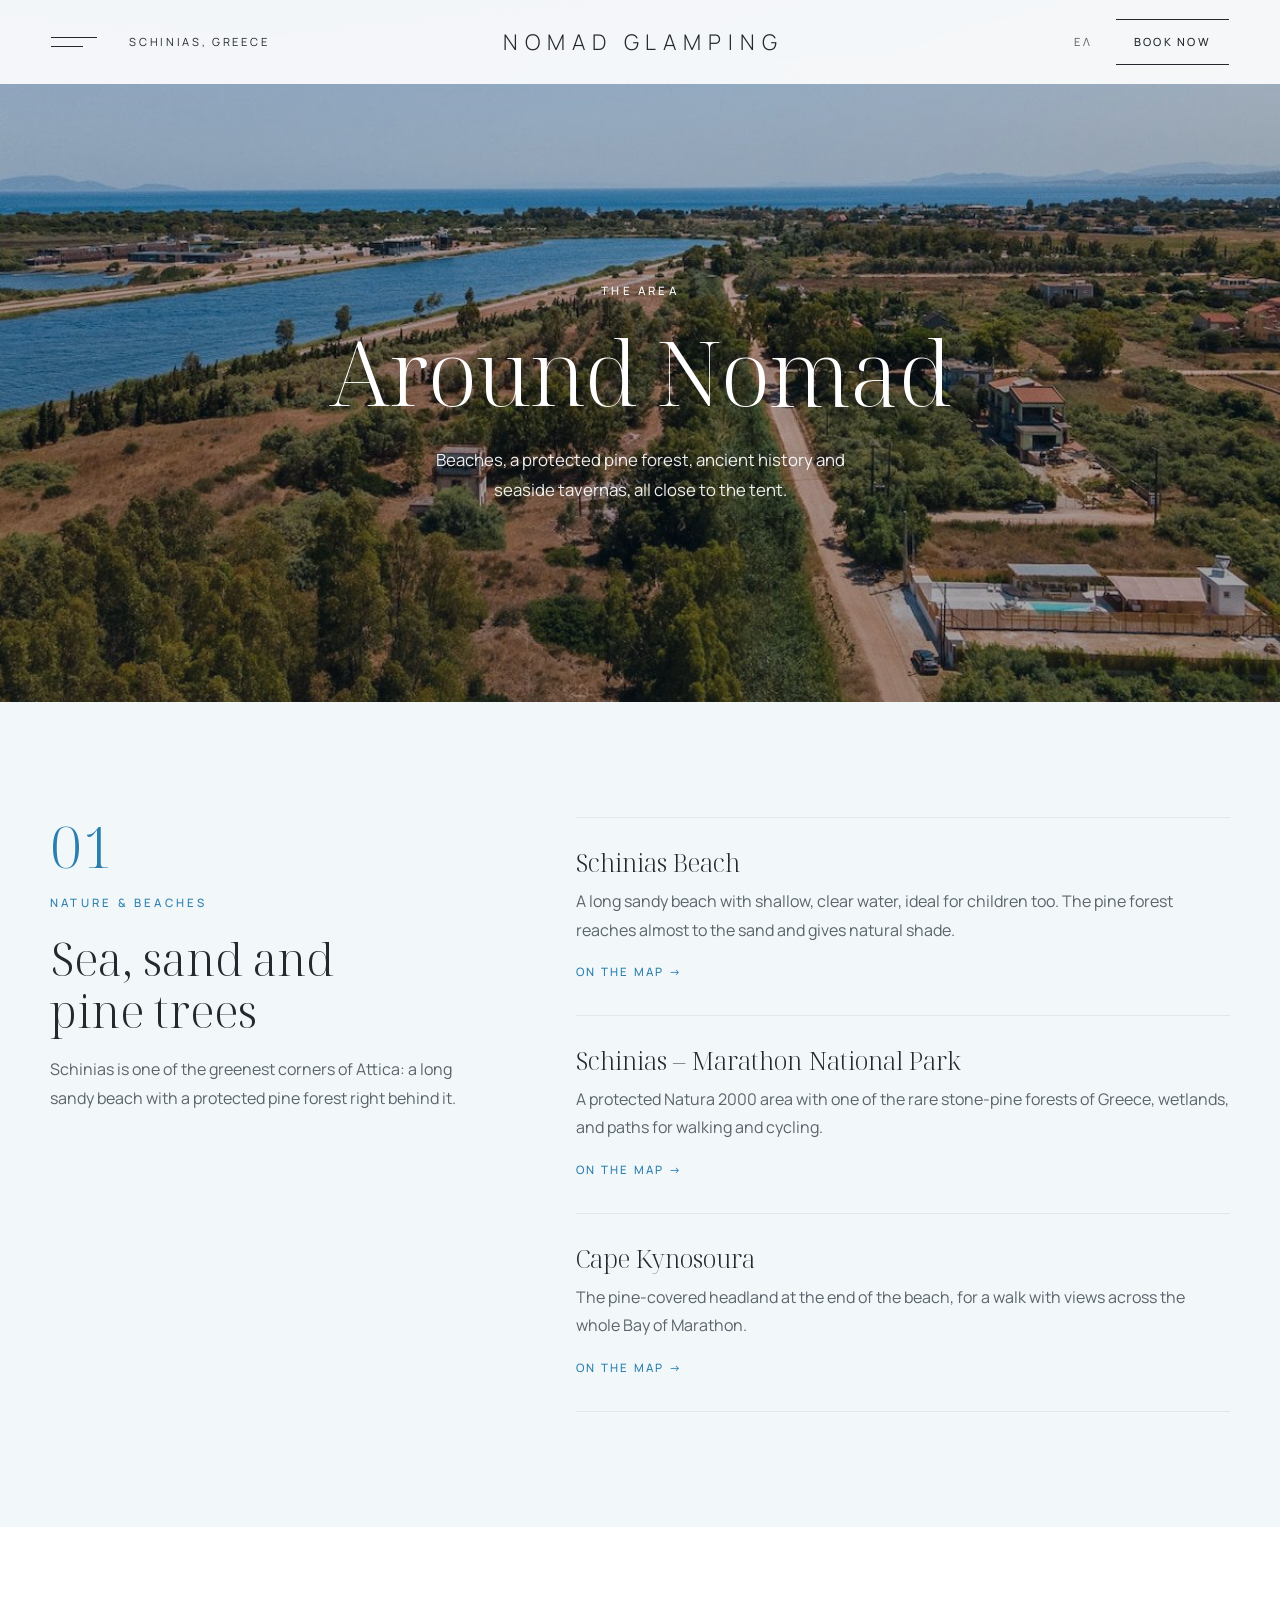
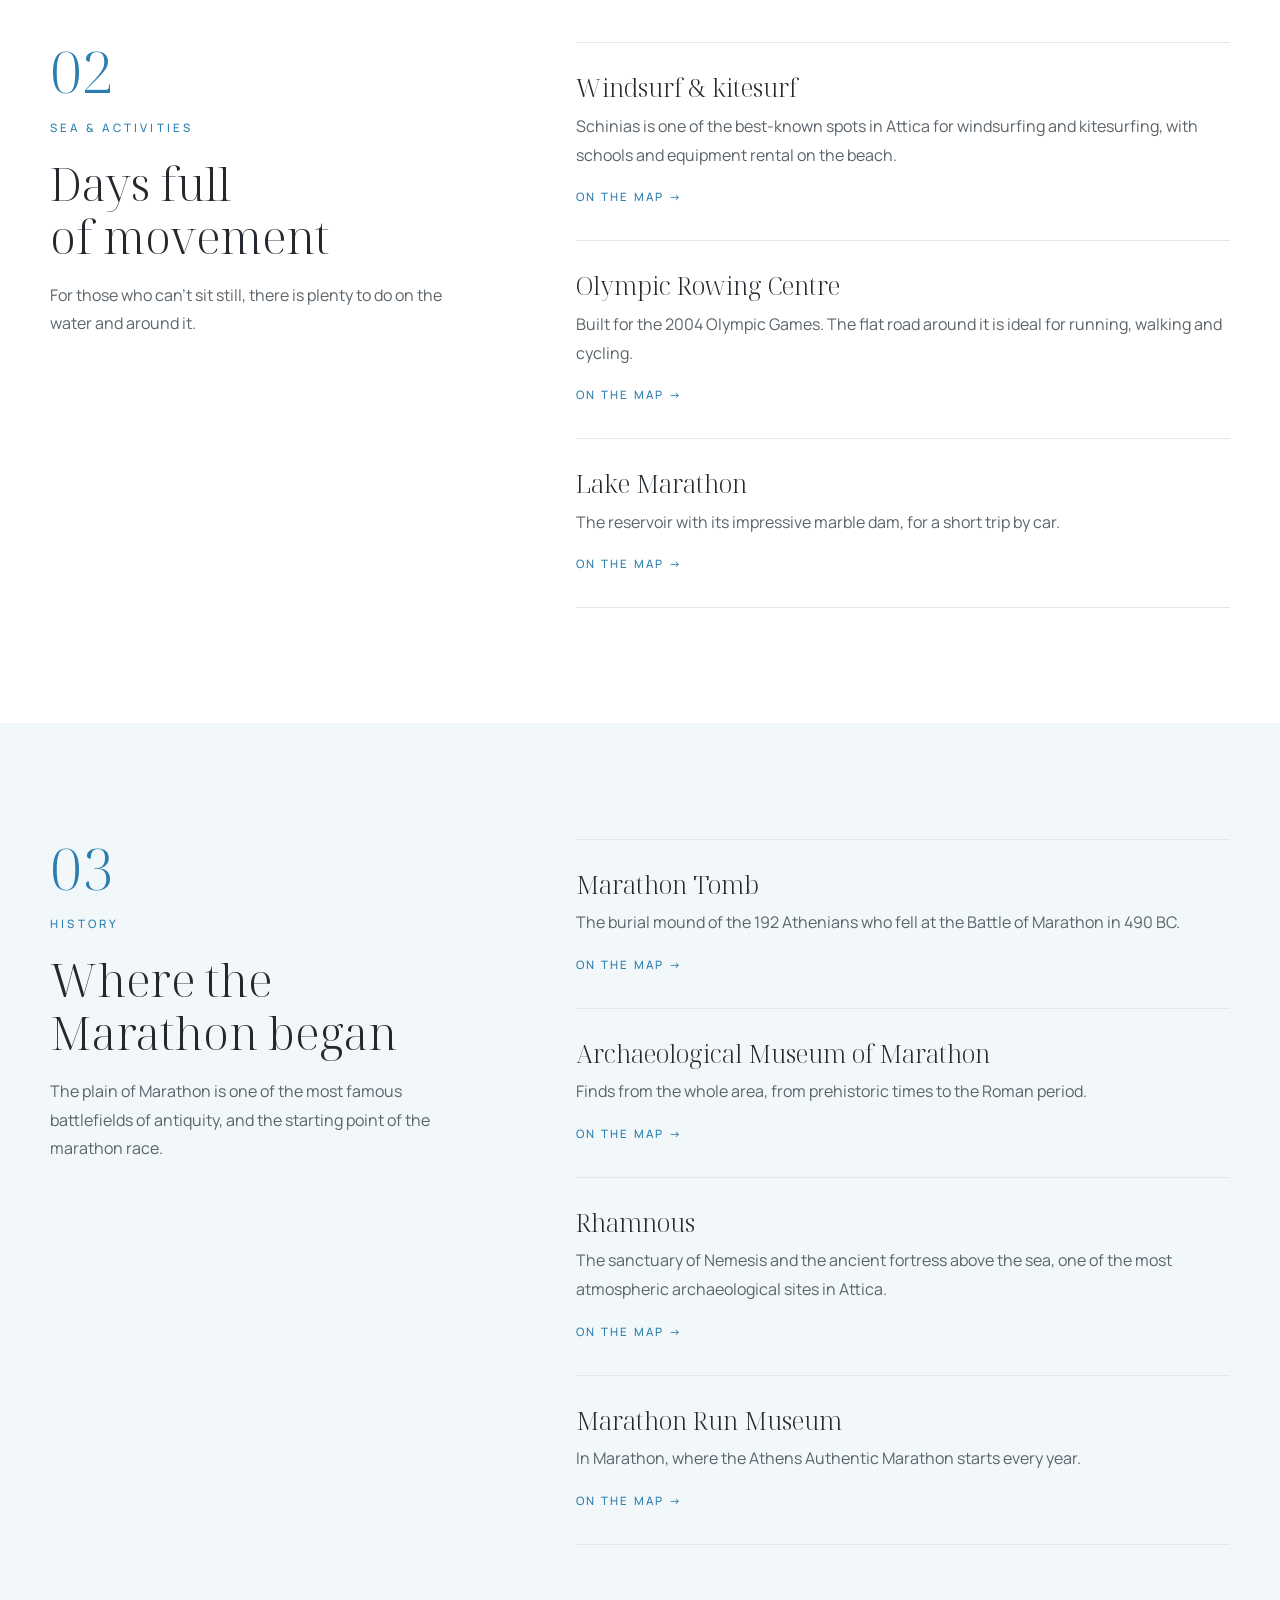
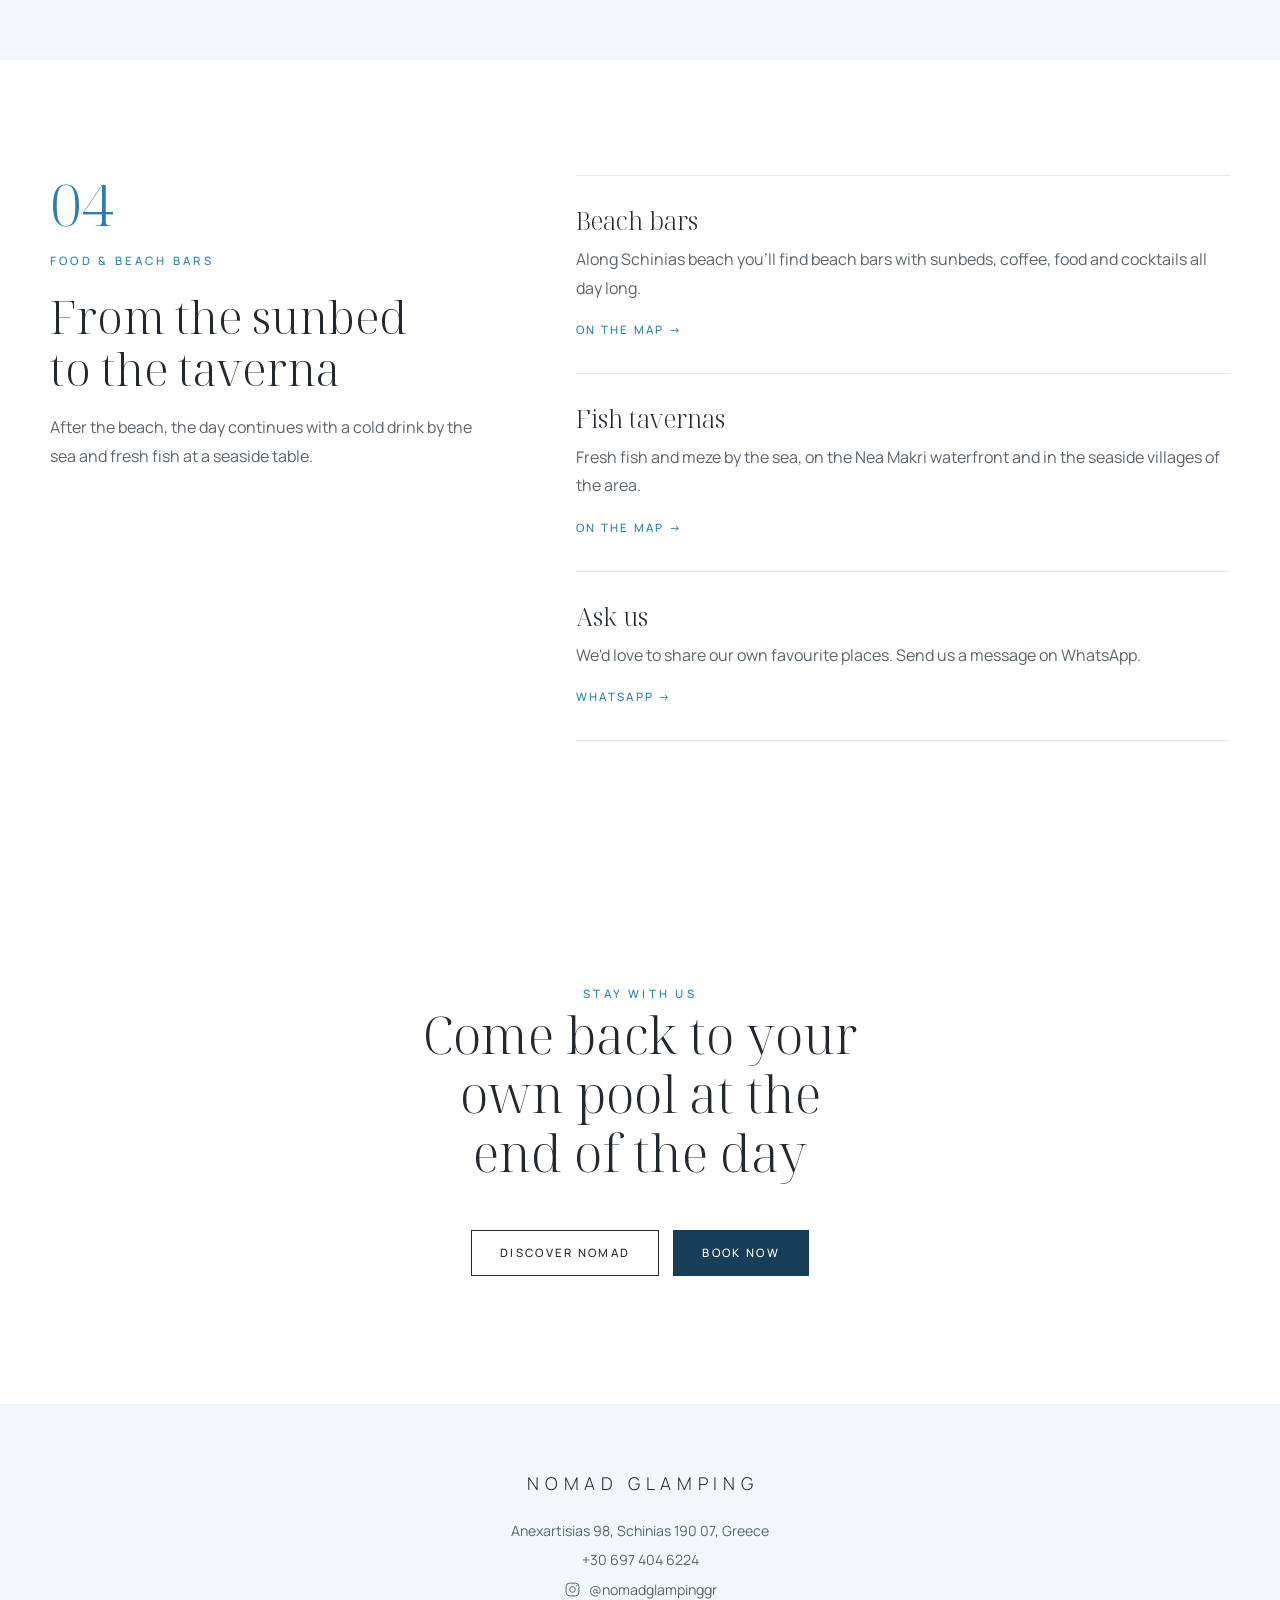
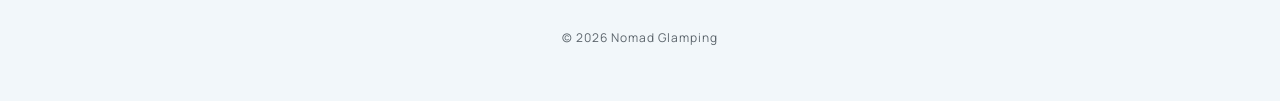
==== commit 0b12389d: "Remove Makaria Spring from the Around Nomad page Co-Authored-By: Claude Opus 5.5 <noreply@anthropic." ====
--- a/around.html
+++ b/around.html
@@ -89,11 +89,6 @@
               <a class="text-link" href="https://www.google.com/maps/search/?api=1&amp;query=%CE%95%CE%B8%CE%BD%CE%B9%CE%BA%CF%8C%20%CE%A0%CE%AC%CF%81%CE%BA%CE%BF%20%CE%A3%CF%87%CE%B9%CE%BD%CE%B9%CE%AC%20%CE%9C%CE%B1%CF%81%CE%B1%CE%B8%CF%8E%CE%BD%CE%B1" target="_blank" rel="noopener" data-en="On the map →">Στον χάρτη →</a>
             </li>
             <li class="place">
-              <h3 data-en="Makaria Spring">Μακαρία Πηγή</h3>
-              <p data-en="Fresh water, reed beds and plenty of birds: a quiet corner of the park for a stroll and some bird-watching.">Γλυκό νερό, καλαμιώνες και πολλά πουλιά: ένα ήσυχο σημείο του πάρκου για βόλτα και παρατήρηση πουλιών.</p>
-              <a class="text-link" href="https://www.google.com/maps/search/?api=1&amp;query=%CE%9C%CE%B1%CE%BA%CE%B1%CF%81%CE%AF%CE%B1%20%CE%A0%CE%B7%CE%B3%CE%AE%20%CE%A3%CF%87%CE%B9%CE%BD%CE%B9%CE%AC%CF%82" target="_blank" rel="noopener" data-en="On the map →">Στον χάρτη →</a>
-            </li>
-            <li class="place">
               <h3 data-en="Cape Kynosoura">Κυνόσουρα</h3>
               <p data-en="The pine-covered headland at the end of the beach, for a walk with views across the whole Bay of Marathon.">Η πευκόφυτη χερσόνησος στην άκρη της παραλίας, για περπάτημα με θέα σε όλο τον κόλπο του Μαραθώνα.</p>
               <a class="text-link" href="https://www.google.com/maps/search/?api=1&amp;query=%CE%9A%CF%85%CE%BD%CF%8C%CF%83%CE%BF%CF%85%CF%81%CE%B1%20%CE%A3%CF%87%CE%B9%CE%BD%CE%B9%CE%AC%CF%82" target="_blank" rel="noopener" data-en="On the map →">Στον χάρτη →</a>
--- a/css/style.css
+++ b/css/style.css
@@ -214,6 +214,8 @@
 .info-grid svg { width: 34px; height: 34px; margin-bottom: 10px; fill: none; stroke: var(--accent); stroke-width: 1.200; stroke-linecap: round; stroke-linejoin: round; }
 .info-label { font-size: .700rem; font-weight: 500; letter-spacing: .22em; text-transform: uppercase; }
 .info-grid strong { font-family: var(--display); font-weight: 300; font-size: 1.650rem; color: var(--ink); line-height: 1.25; }
+.info-grid .info-wide { grid-column: 1 / -1; }
+.info-wide p { max-width: 52ch; margin: 6px 0 0; font-size: .950rem; }
 @media (max-width: 700px) { .info-grid { grid-template-columns: repeat(2, 1fr); } .info-grid li { padding: 28px 12px 26px; } .info-grid strong { font-size: 1.300rem; } }
 
 /* Gift card */
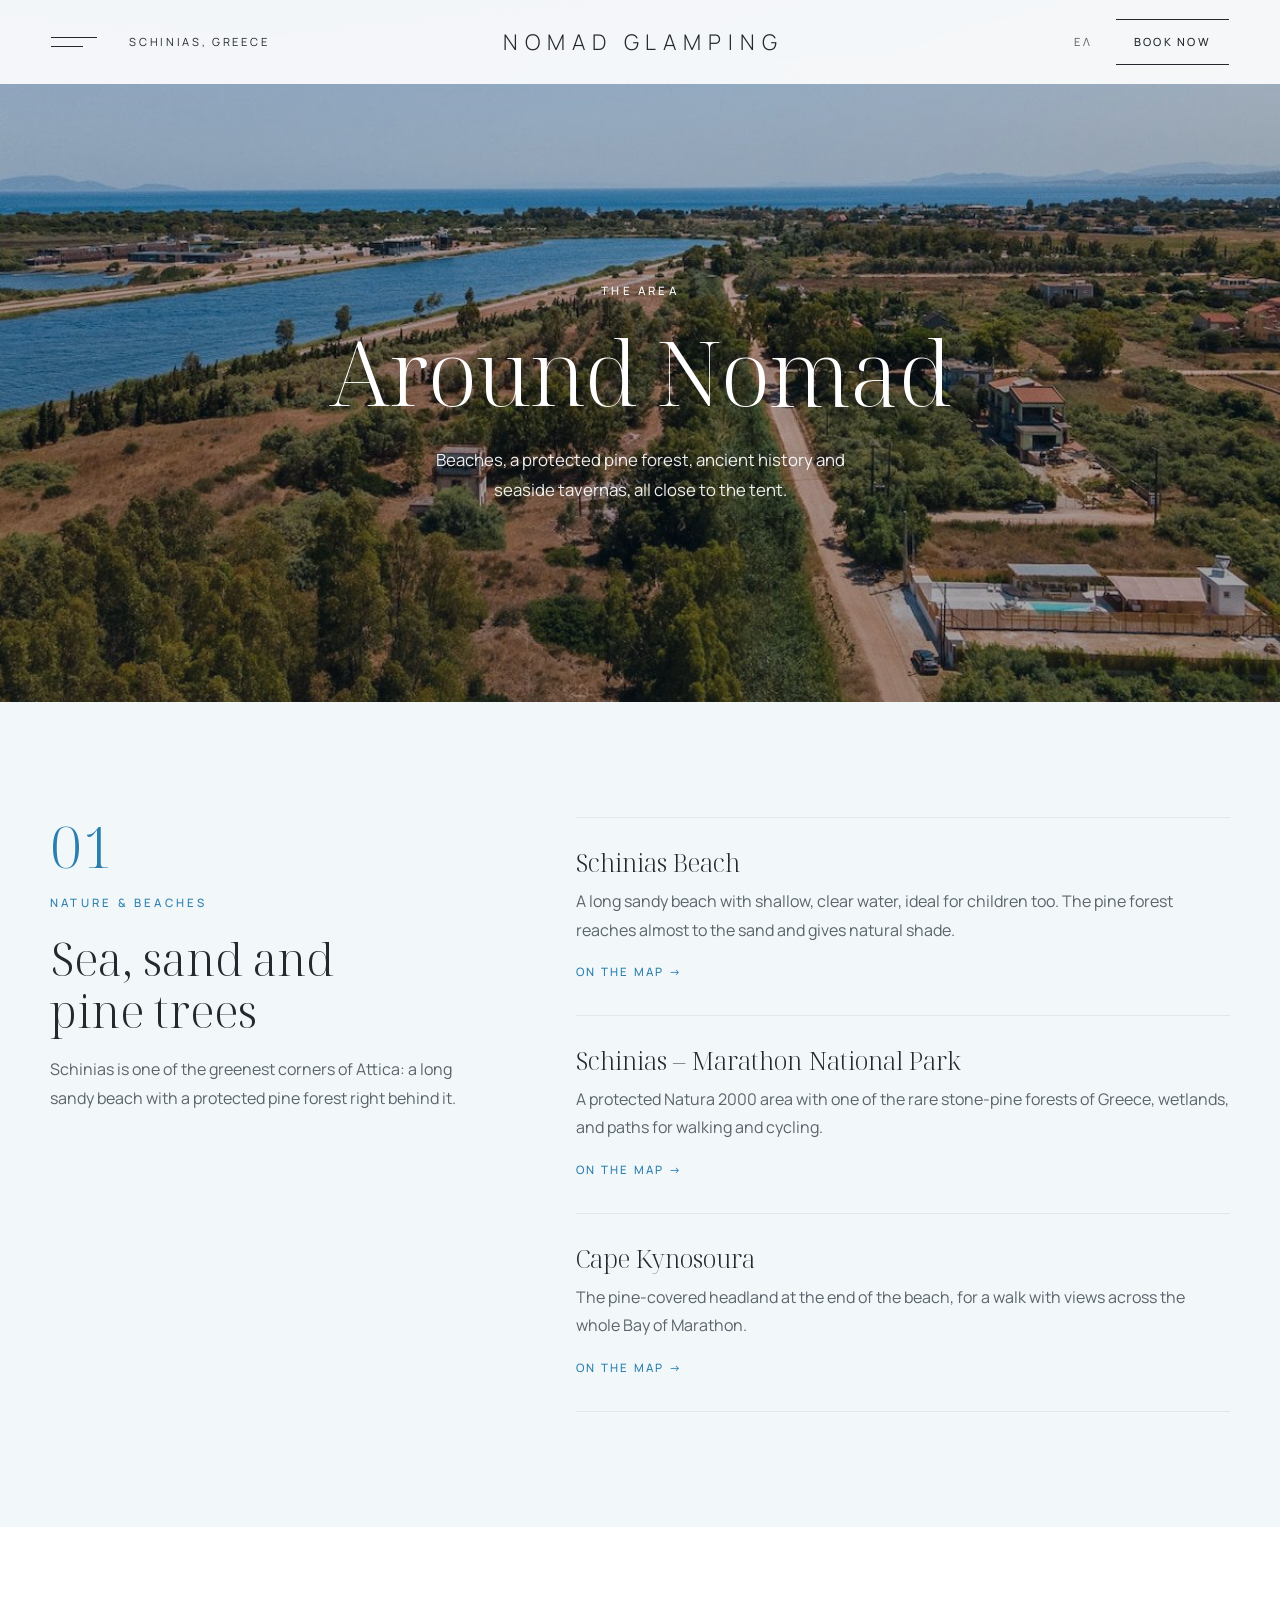
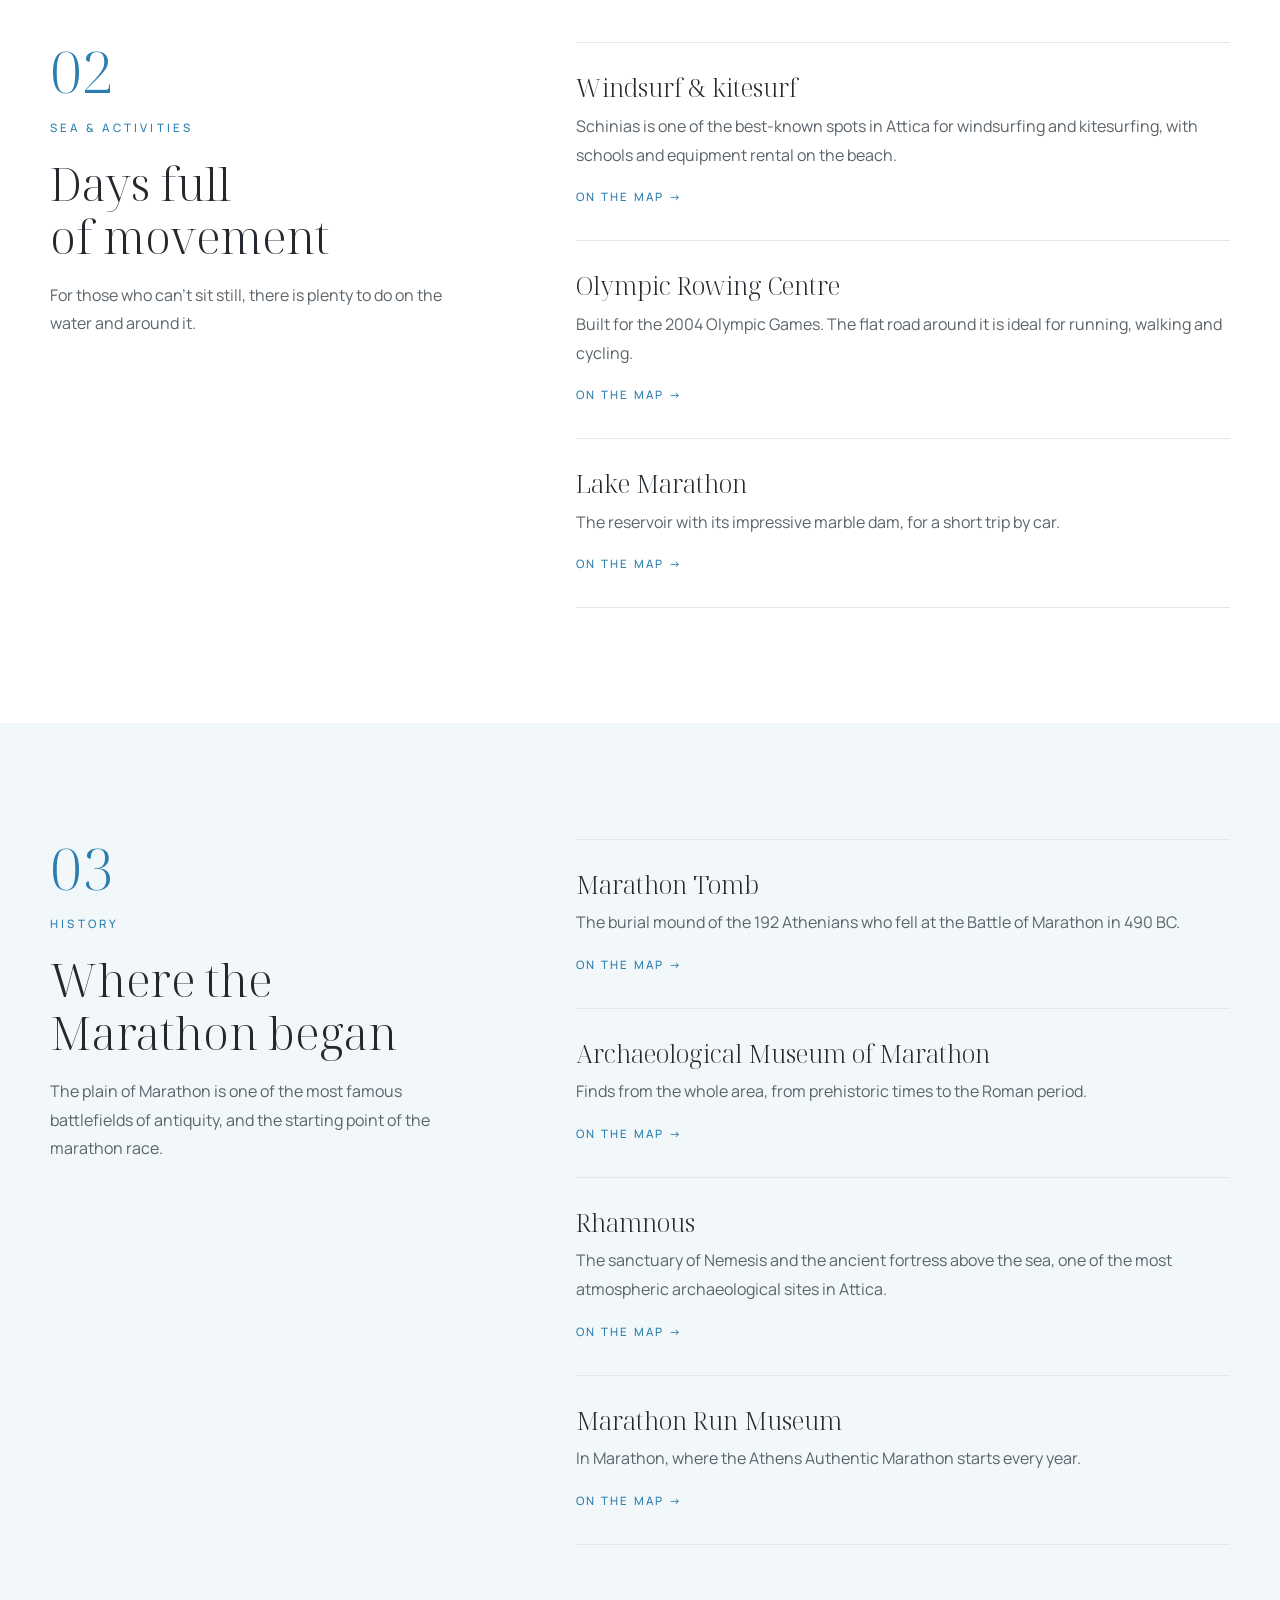
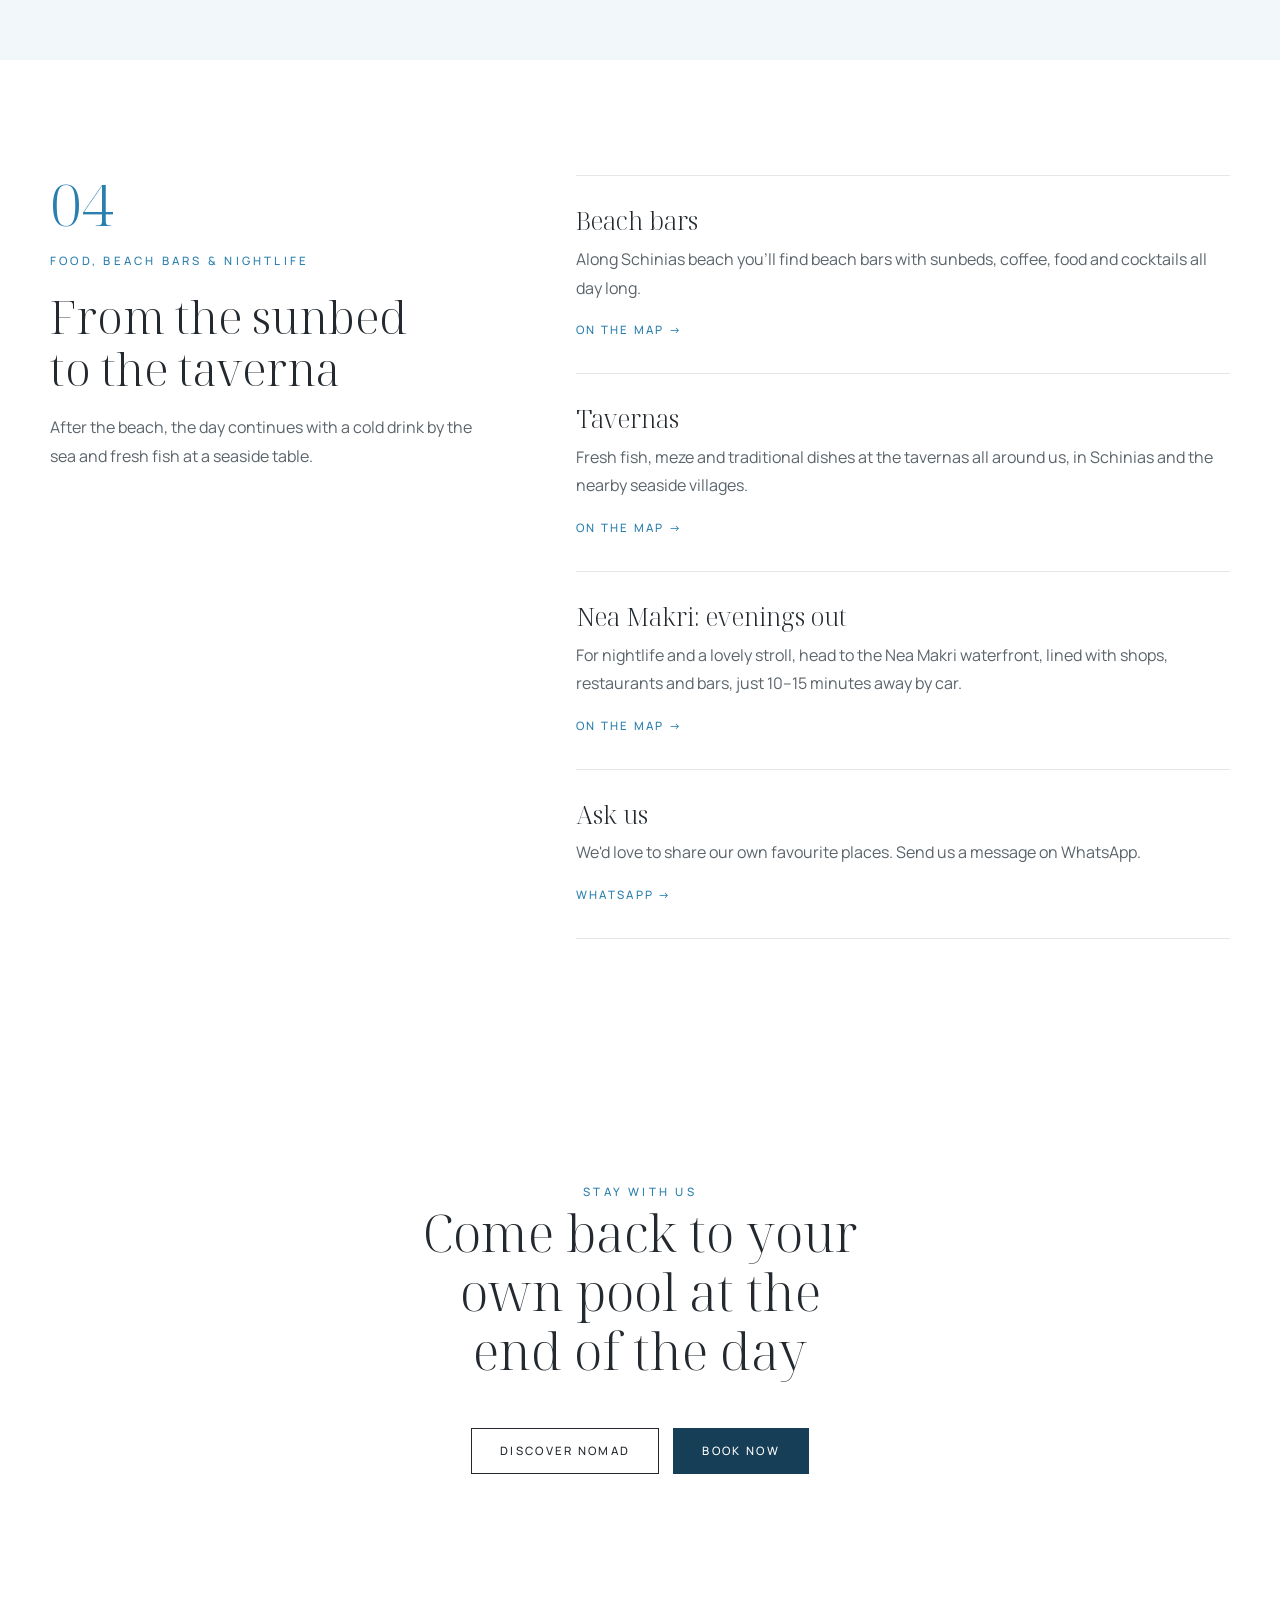
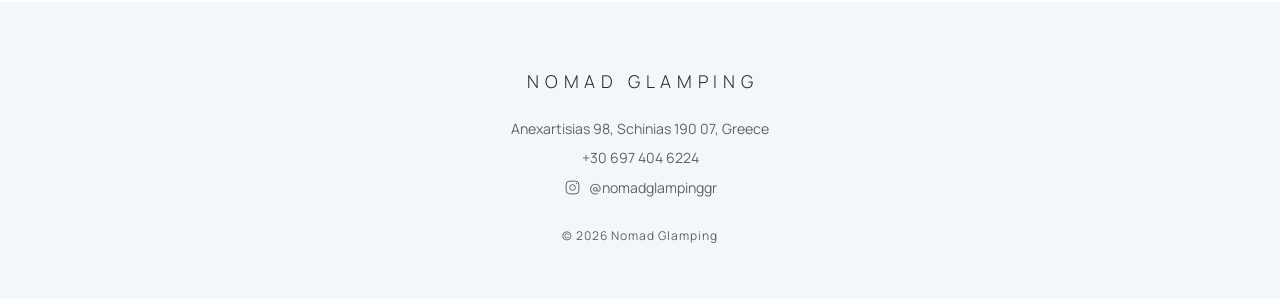
==== commit 3bccccf8: "Add Nea Makri nightlife to the Around Nomad page Co-Authored-By: Claude Opus 5.5 <noreply@anthropic." ====
--- a/around.html
+++ b/around.html
@@ -159,7 +159,7 @@
       <div class="wrap area-grid">
         <div class="area-head">
           <span class="area-no">04</span>
-          <p class="kicker" data-en="Food &amp; beach bars">Φαγητό &amp; beach bars</p>
+          <p class="kicker" data-en="Food, beach bars &amp; nightlife">Φαγητό, beach bars &amp; έξοδος</p>
           <h2 data-en="From the sunbed to the taverna">Από την ξαπλώστρα στην ταβέρνα</h2>
           <p data-en="After the beach, the day continues with a cold drink by the sea and fresh fish at a seaside table.">Μετά τη θάλασσα, η μέρα συνεχίζεται με ένα δροσερό ποτό δίπλα στο κύμα και φρέσκο ψάρι σε ένα τραπέζι στην ακτή.</p>
         </div>
@@ -170,9 +170,14 @@
               <a class="text-link" href="https://www.google.com/maps/search/?api=1&amp;query=Beach%20bar%20%CE%A3%CF%87%CE%B9%CE%BD%CE%B9%CE%AC%CF%82" target="_blank" rel="noopener" data-en="On the map →">Στον χάρτη →</a>
             </li>
             <li class="place">
-              <h3 data-en="Fish tavernas">Ψαροταβέρνες</h3>
-              <p data-en="Fresh fish and meze by the sea, on the Nea Makri waterfront and in the seaside villages of the area.">Φρέσκο ψάρι και μεζέδες δίπλα στη θάλασσα, στην παραλία της Νέας Μάκρης και στα παραθαλάσσια χωριά της περιοχής.</p>
-              <a class="text-link" href="https://www.google.com/maps/search/?api=1&amp;query=%CE%A8%CE%B1%CF%81%CE%BF%CF%84%CE%B1%CE%B2%CE%AD%CF%81%CE%BD%CE%B1%20%CE%9D%CE%AD%CE%B1%20%CE%9C%CE%AC%CE%BA%CF%81%CE%B7" target="_blank" rel="noopener" data-en="On the map →">Στον χάρτη →</a>
+              <h3 data-en="Tavernas">Ταβέρνες</h3>
+              <p data-en="Fresh fish, meze and traditional dishes at the tavernas all around us, in Schinias and the nearby seaside villages.">Φρέσκο ψάρι, μεζέδες και παραδοσιακά πιάτα στις ταβέρνες γύρω γύρω, στον Σχοινιά και στα κοντινά παραθαλάσσια χωριά.</p>
+              <a class="text-link" href="https://www.google.com/maps/search/?api=1&amp;query=%CE%A4%CE%B1%CE%B2%CE%AD%CF%81%CE%BD%CE%B1%20%CE%A3%CF%87%CE%B9%CE%BD%CE%B9%CE%AC%CF%82" target="_blank" rel="noopener" data-en="On the map →">Στον χάρτη →</a>
+            </li>
+            <li class="place">
+              <h3 data-en="Nea Makri: evenings out">Νέα Μάκρη: βραδινή έξοδος</h3>
+              <p data-en="For nightlife and a lovely stroll, head to the Nea Makri waterfront, lined with shops, restaurants and bars, just 10–15 minutes away by car.">Για βραδινή έξοδο και ωραία βόλτα, η παραλία της Νέας Μάκρης έχει πολλά μαγαζιά, εστιατόρια και μπαρ, μόλις 10–15 λεπτά με το αυτοκίνητο.</p>
+              <a class="text-link" href="https://www.google.com/maps/search/?api=1&amp;query=%CE%A0%CE%B1%CF%81%CE%B1%CE%BB%CE%AF%CE%B1%20%CE%9D%CE%AD%CE%B1%CF%82%20%CE%9C%CE%AC%CE%BA%CF%81%CE%B7%CF%82" target="_blank" rel="noopener" data-en="On the map →">Στον χάρτη →</a>
             </li>
             <li class="place">
               <h3 data-en="Ask us">Ρωτήστε μας</h3>
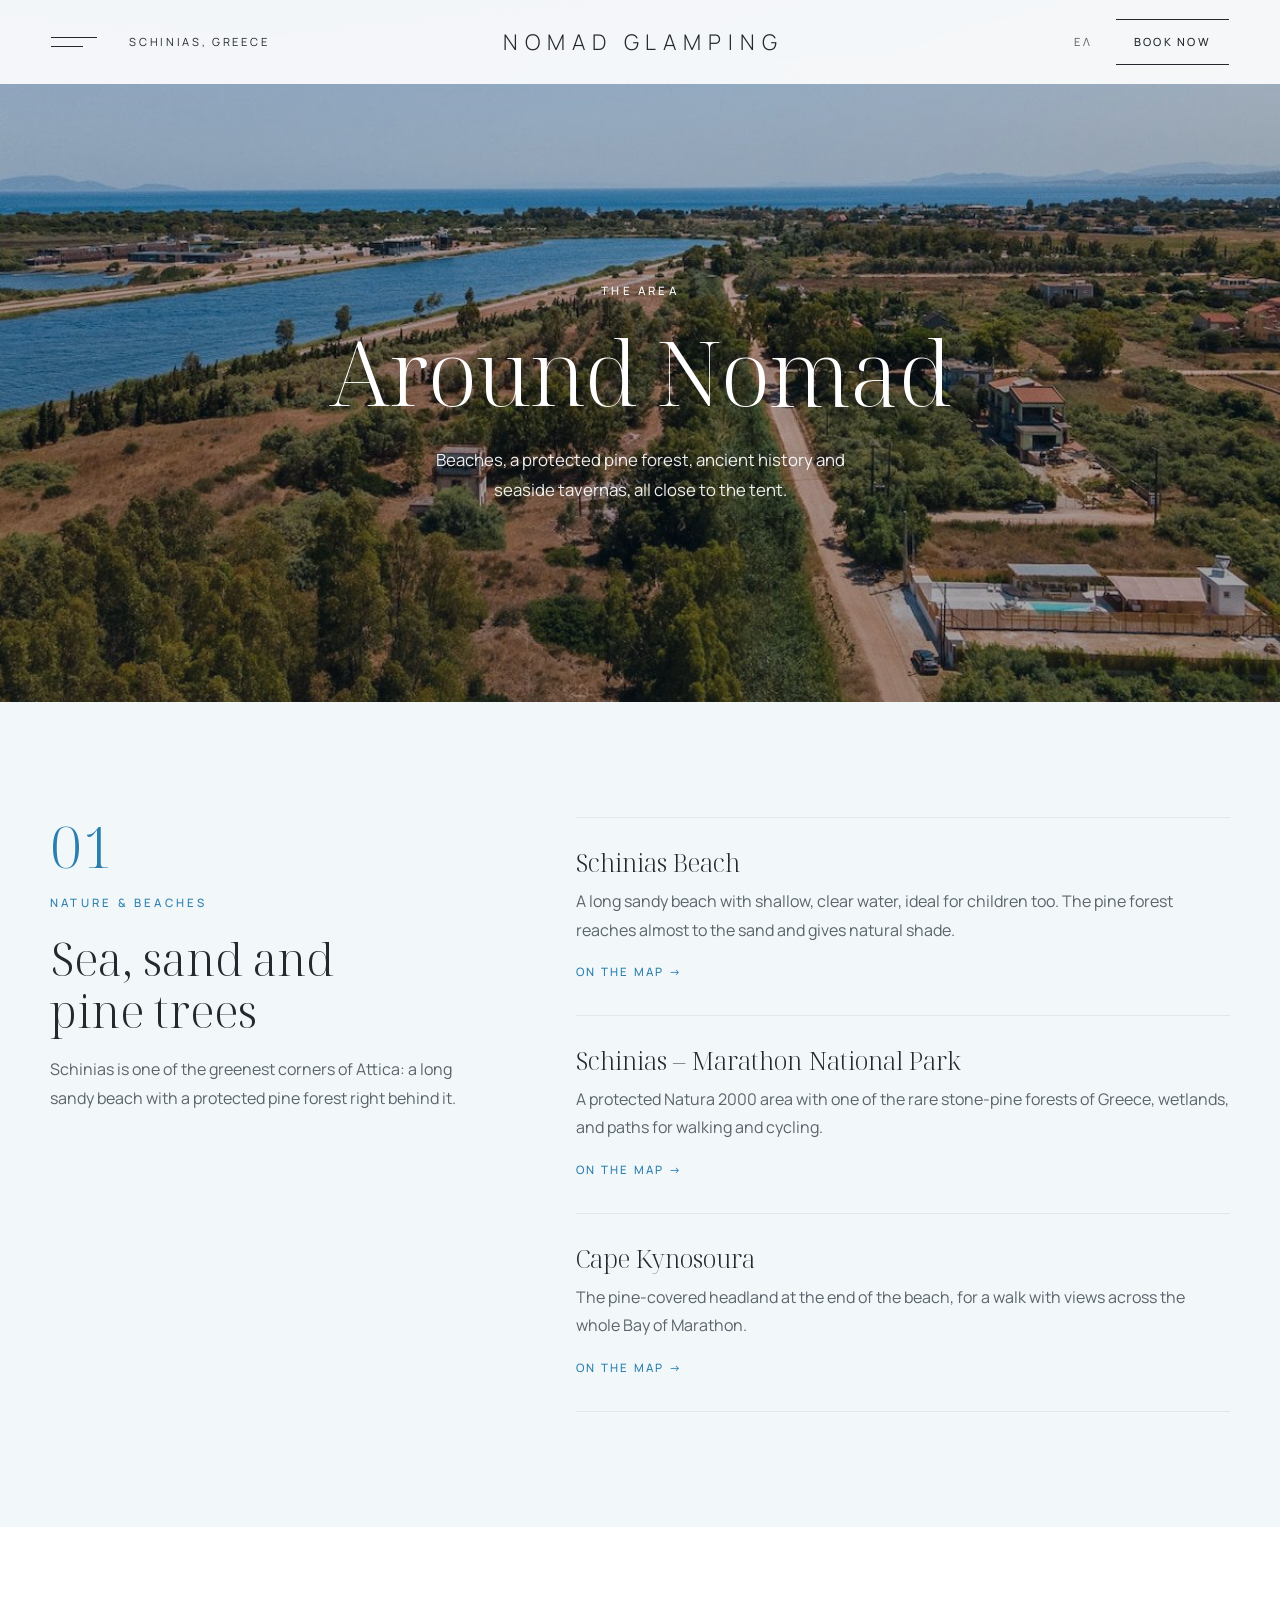
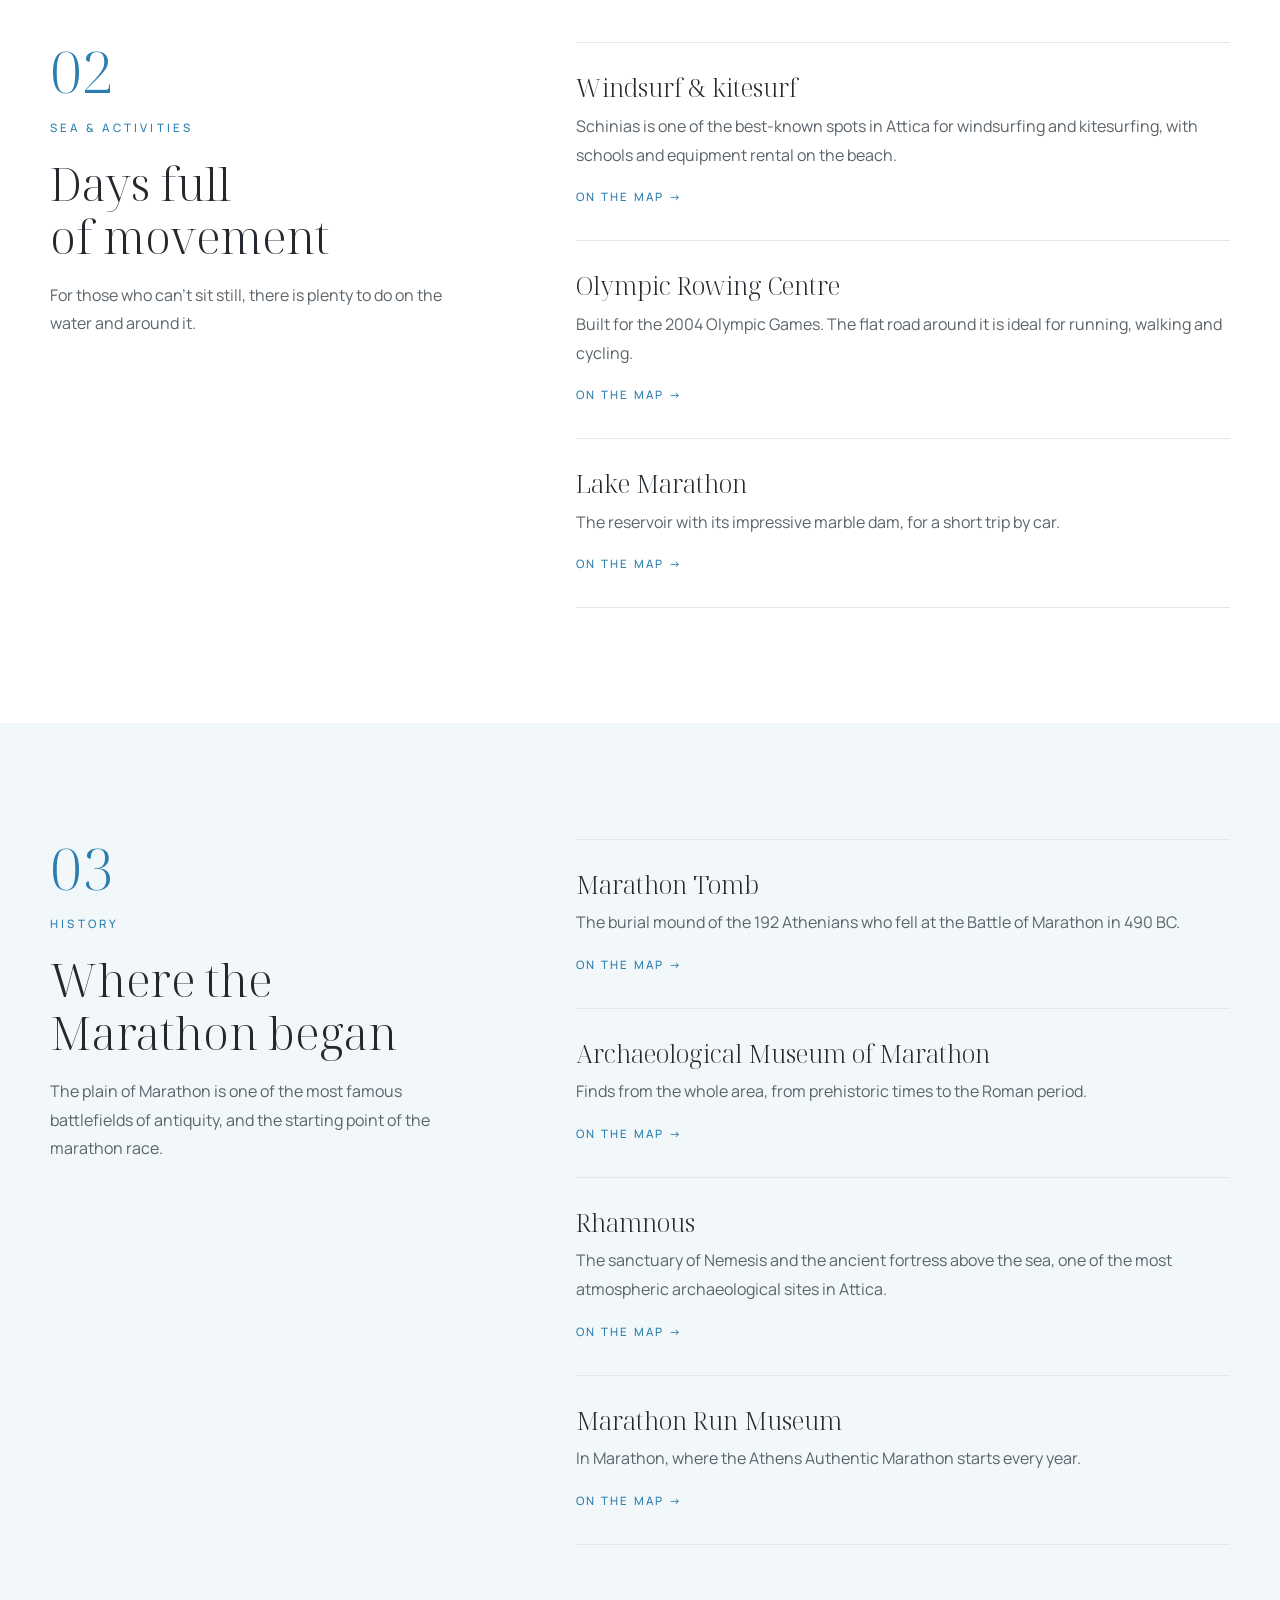
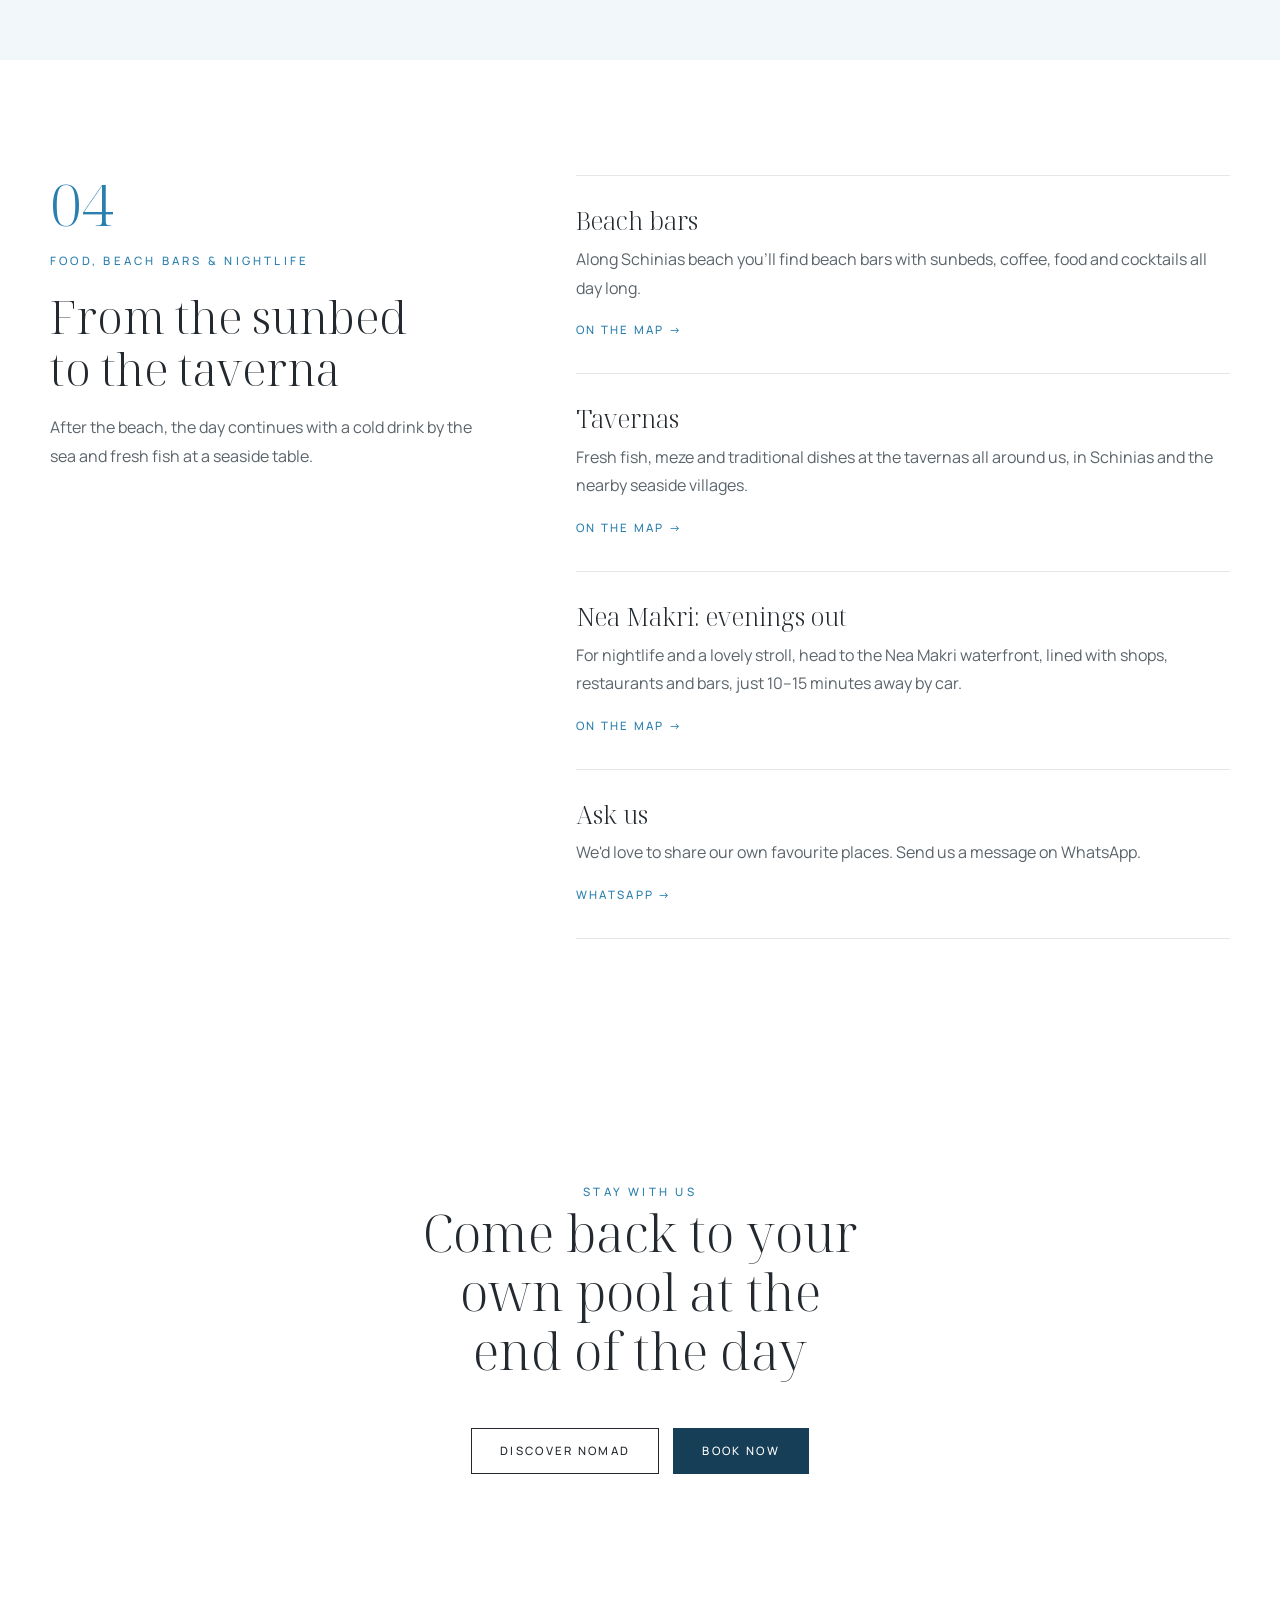
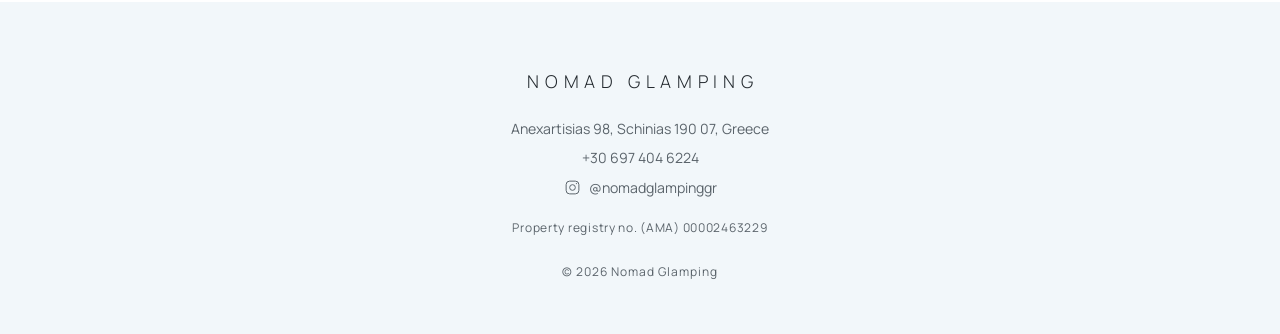
==== commit 92d81499: "Show the property registry number (AMA) in the footer and contact details Co-Authored-By: Claude Opu" ====
--- a/around.html
+++ b/around.html
@@ -47,6 +47,7 @@
       <a href="index.html#gallery" data-en="Gallery">Φωτογραφίες</a>
       <a href="index.html#location" data-en="Location">Τοποθεσία</a>
       <a href="around.html" data-en="Around Nomad">Γύρω από το Nomad</a>
+      <a href="index.html#availability" data-en="Availability">Διαθεσιμότητα</a>
       <a href="index.html#info" data-en="Good to know">Καλό να ξέρετε</a>
       <a href="index.html#contact" data-en="Contact &amp; Booking">Επικοινωνία &amp; Κράτηση</a>
       <a href="index.html#gift" data-en="Gift card">Δωροκάρτα</a>
@@ -203,6 +204,7 @@
     <p data-en="Anexartisias 98, Schinias 190 07, Greece">Ανεξαρτησίας 98, Σχοινιάς 190&nbsp;07</p>
     <p><a href="tel:+306974046224">+30 697 404 6224</a></p>
     <p><a class="ig-link" href="https://www.instagram.com/nomadglampinggr/" target="_blank" rel="noopener"><svg class="ig" viewBox="0 0 24 24" aria-hidden="true"><rect x="3" y="3" width="18" height="18" rx="5"/><circle cx="12" cy="12" r="4"/><circle cx="17.500" cy="6.500" r=".900"/></svg>@nomadglampinggr</a></p>
+    <p class="reg" data-en="Property registry no. (AMA) 00002463229">ΑΜΑ (Αριθμός Μητρώου Ακινήτου) 00002463229</p>
     <p class="copy">© <span id="year"></span> Nomad Glamping</p>
   </footer>
 
--- a/css/style.css
+++ b/css/style.css
@@ -124,7 +124,10 @@
 .duo-side { padding-bottom: clamp(0px, 3vw, 40px); }
 .duo-side p { max-width: 34ch; margin-bottom: 36px; }
 .duo-side img { width: min(100%, 340px); aspect-ratio: 2 / 3; object-fit: cover; }
-.specs { list-style: none; padding: 0; margin-top: clamp(56px, 8vw, 100px); display: flex; justify-content: center; flex-wrap: wrap; gap: 18px 56px; }
+.only { text-align: center; margin-top: clamp(64px, 9vw, 120px); }
+.only-line { font-family: var(--display); font-weight: 300; font-style: italic; font-size: clamp(1.900rem, 4vw, 3.100rem); line-height: 1.2; color: var(--ink); margin: 0 0 16px; }
+.only-sub { max-width: 46ch; margin: 0 auto; font-size: 1.050rem; }
+.specs { list-style: none; padding: 0; margin-top: clamp(44px, 6vw, 72px); display: flex; justify-content: center; flex-wrap: wrap; gap: 18px 56px; }
 .specs li { display: flex; align-items: center; gap: 14px; font-size: .900rem; color: var(--ink); }
 .specs svg { width: 30px; height: 30px; fill: none; stroke: var(--accent); stroke-width: 1.200; stroke-linecap: round; stroke-linejoin: round; flex: none; }
 
@@ -218,6 +221,35 @@
 .info-wide p { max-width: 52ch; margin: 6px 0 0; font-size: .950rem; }
 @media (max-width: 700px) { .info-grid { grid-template-columns: repeat(2, 1fr); } .info-grid li { padding: 28px 12px 26px; } .info-grid strong { font-size: 1.300rem; } }
 
+/* Availability calendar */
+.avail { padding: clamp(80px, 10vw, 130px) 0; background: var(--tint); }
+.cal { position: relative; margin-top: 48px; max-width: 920px; }
+.cal-nav { position: absolute; inset: 0 0 auto 0; display: flex; justify-content: space-between; pointer-events: none; }
+.cal-btn { pointer-events: auto; width: 40px; height: 40px; border: 1px solid var(--line); background: #fff; color: var(--ink); font-size: 22px; line-height: 1; cursor: pointer; display: grid; place-items: center; padding: 0 0 3px; }
+.cal-btn:hover:not(:disabled) { border-color: var(--ink); }
+.cal-btn:disabled { opacity: .3; cursor: default; }
+.cal-months { display: grid; grid-template-columns: 1fr 1fr; gap: 48px; }
+.cal-month h3 { text-align: center; font-size: 1.450rem; line-height: 40px; margin-bottom: 18px; text-transform: capitalize; }
+.cal-grid { display: grid; grid-template-columns: repeat(7, 1fr); gap: 4px; }
+.cal-grid .wd { font-size: .680rem; letter-spacing: .14em; text-transform: uppercase; text-align: center; padding-bottom: 8px; color: var(--ink-soft); }
+.cal-grid .d { aspect-ratio: 1; display: grid; place-items: center; font-size: .920rem; color: var(--ink); background: #fff; border: 1px solid var(--line); }
+.cal-grid .d.past { color: #b6bec4; background: transparent; border-color: transparent; }
+.cal-grid .d.booked { background: transparent; color: #9aa4ab; text-decoration: line-through; border-color: transparent; position: relative; }
+.cal-grid .d.booked::after { content: ""; position: absolute; inset: 0; background: repeating-linear-gradient(135deg, transparent 0 5px, rgba(42, 127, 174, .14) 5px 6px); }
+.cal-grid .d.today { outline: 1px solid var(--accent); outline-offset: -1px; }
+.cal-legend { display: flex; justify-content: center; gap: 28px; margin-top: 26px; font-size: .850rem; }
+.cal-legend > span { display: inline-flex; align-items: center; gap: 8px; }
+.dot { width: 16px; height: 16px; display: inline-block; border: 1px solid var(--line); }
+.dot-free { background: #fff; }
+.dot-booked { background: repeating-linear-gradient(135deg, transparent 0 3px, rgba(42, 127, 174, .35) 3px 4px); }
+.cal-empty { text-align: center; margin: 28px auto 0; max-width: 46ch; }
+.cal.is-empty .cal-months, .cal.is-empty .cal-nav, .cal.is-empty .cal-legend { display: none; }
+@media (max-width: 760px) {
+  .cal-months { grid-template-columns: 1fr; }
+  .cal-months .cal-month + .cal-month { display: none; }
+  .cal-grid .d { font-size: .850rem; }
+}
+
 /* Gift card */
 .gift { padding: clamp(80px, 10vw, 130px) 0; background: var(--tint); }
 .gift-grid { display: grid; grid-template-columns: 1.150fr 1fr; gap: clamp(32px, 7vw, 100px); align-items: center; }
@@ -254,6 +286,7 @@
 .footer .wordmark { display: inline-block; font-size: 1.100rem; margin-bottom: 18px; }
 .footer p { margin: 0 0 4px; }
 .footer a { text-decoration: none; }
+.footer .reg { margin-top: 14px; font-size: .750rem; letter-spacing: .06em; }
 .footer .copy { margin-top: 22px; font-size: .750rem; letter-spacing: .08em; }
 
 /* Reveal on scroll */
